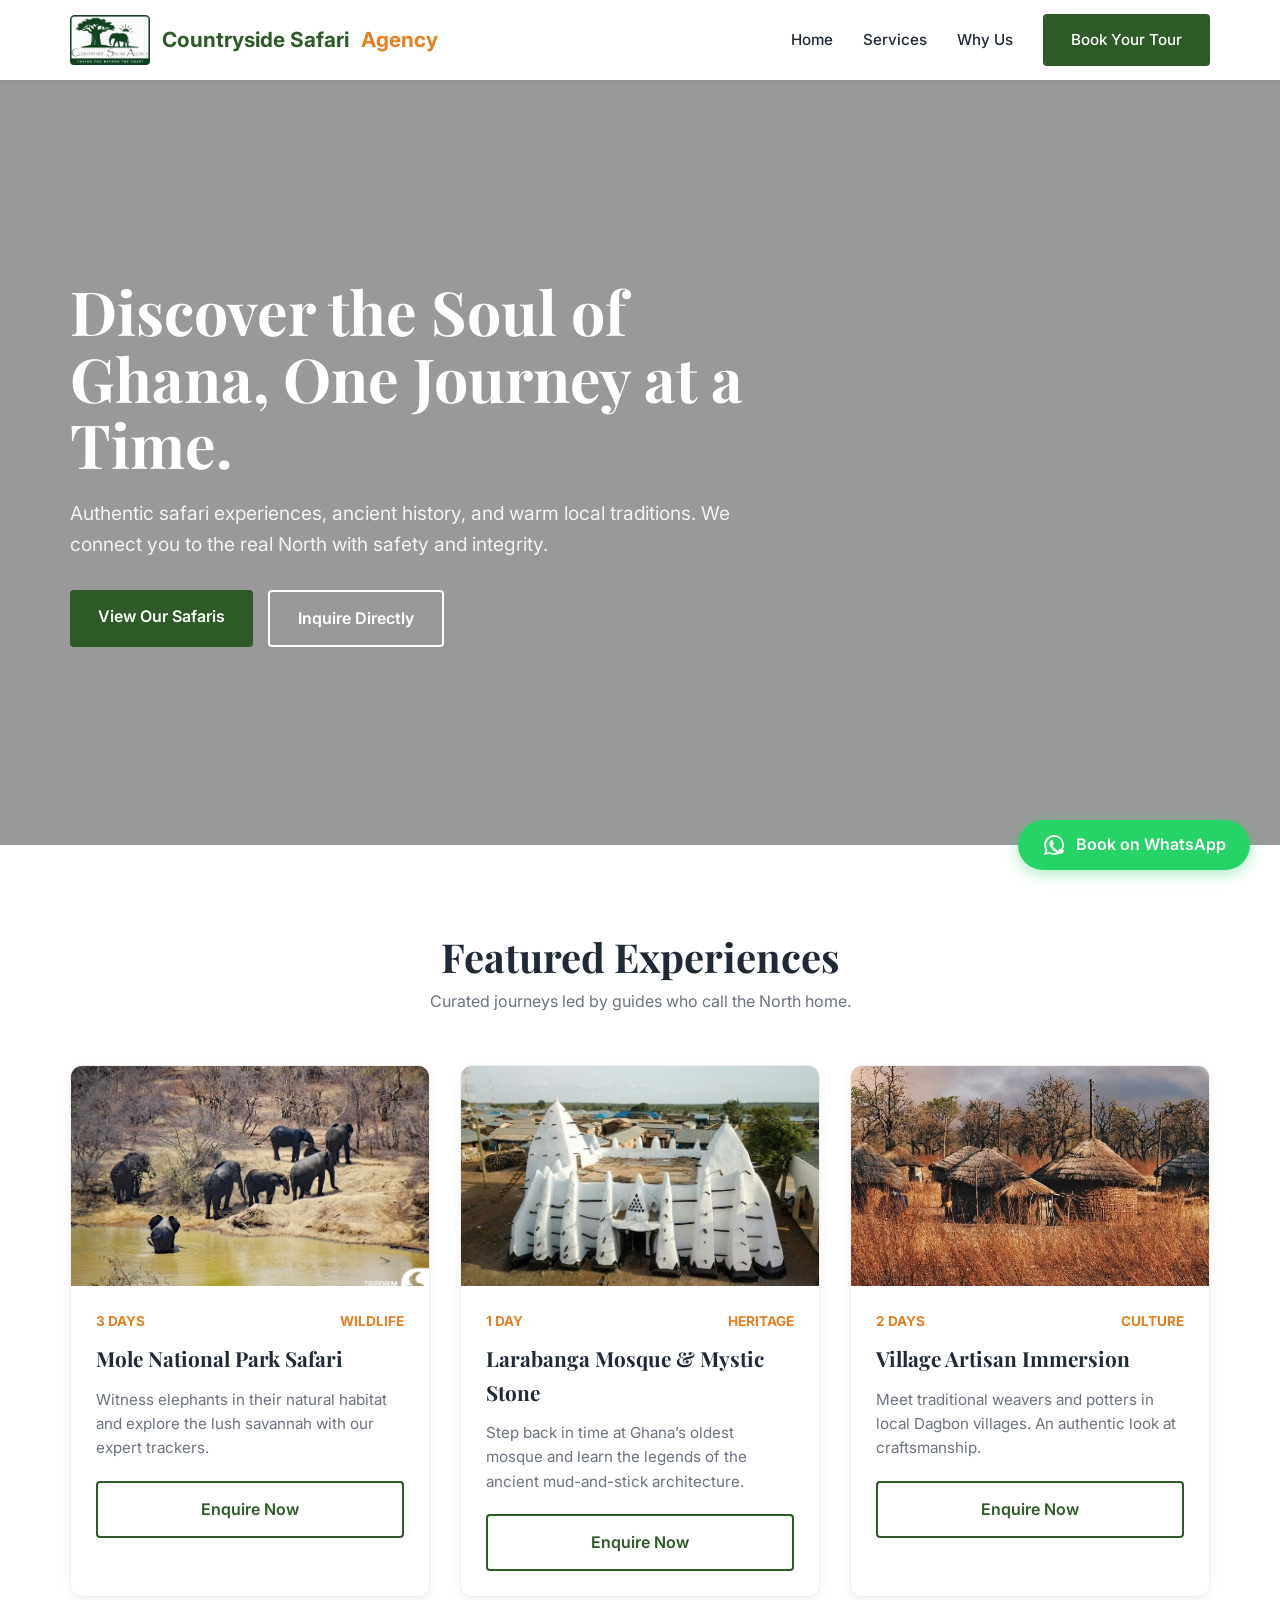
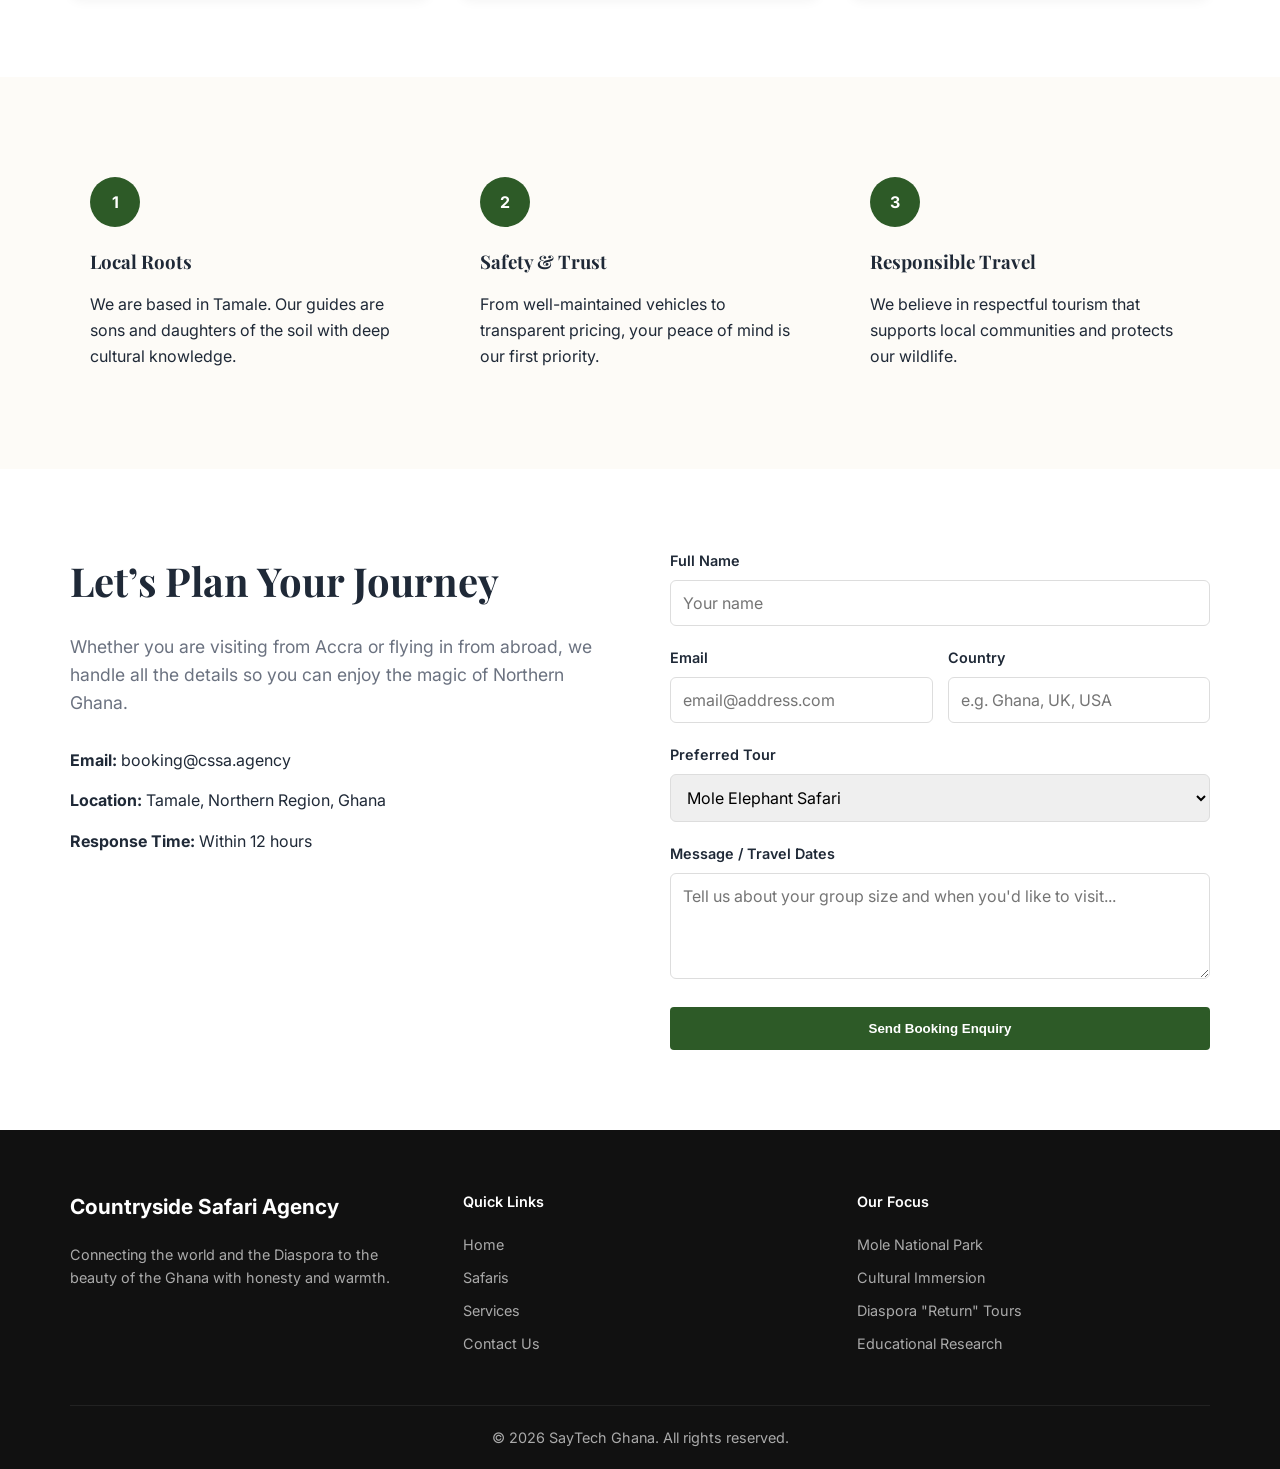
==== index.html @ 5b83d8e2 "Update index.html" ====
<!DOCTYPE html>
<html lang="en">
<head>
    <meta charset="UTF-8">
    <meta name="viewport" content="width=device-width, initial-scale=1.0">
    <meta name="description" content="Authentic Northern Ghana safari and cultural tours. Experience Mole National Park, Larabanga, and local traditions with Northern Safari Ghana.">
    <title>Countryside Safari Agency</title>
    
    <link rel="preconnect" href="https://fonts.googleapis.com">
    <link href="https://fonts.googleapis.com/css2?family=Inter:wght@400;500;600&family=Playfair+Display:wght@700&display=swap" rel="stylesheet">

    <style>
        /* --- BRAND DESIGN SYSTEM --- */
        :root {
            --primary: #2D5A27;    /* Savannah Green */
            --accent: #E67E22;     /* Earthy Orange */
            --dark: #1F2937;       /* Charcoal */
            --light-bg: #FDFBF7;   /* Warm Paper */
            --white: #FFFFFF;
            --text-muted: #6B7280;
            --transition: all 0.3s cubic-bezier(0.4, 0, 0.2, 1);
            --shadow: 0 4px 12px rgba(0, 0, 0, 0.05);
        }

        /* --- BASE RESET --- */
        * { margin: 0; padding: 0; box-sizing: border-box; }
        html { scroll-behavior: smooth; }
        body {
            font-family: 'Inter', sans-serif;
            line-height: 1.6;
            color: var(--dark);
            background-color: var(--white);
            -webkit-font-smoothing: antialiased;
        }
        h1, h2, h3, .brand-font { font-family: 'Playfair Display', serif; }
        a { text-decoration: none; color: inherit; transition: var(--transition); }
        ul { list-style: none; }
        img { max-width: 100%; display: block; border-radius: 8px; }
        .container { width: 90%; max-width: 1140px; margin: 0 auto; }
        .section { padding: 80px 0; }
        .text-center { text-align: center; }

        /* --- UI COMPONENTS --- */
        .btn {
            display: inline-block;
            padding: 14px 28px;
            border-radius: 4px;
            font-weight: 600;
            cursor: pointer;
            border: none;
            text-align: center;
        }
        .btn-primary { background: var(--primary); color: var(--white); }
        .btn-primary:hover { background: #23471e; transform: translateY(-2px); }
        .btn-outline { border: 2px solid var(--primary); color: var(--primary); }
        .btn-outline:hover { background: var(--primary); color: var(--white); }

        /* --- NAVIGATION --- */
        header {
            background: var(--white);
            height: 80px;
            display: flex;
            align-items: center;
            position: sticky;
            top: 0;
            z-index: 1000;
            box-shadow: 0 2px 10px rgba(0,0,0,0.05);
        }
        .nav-wrapper { display: flex; justify-content: space-between; align-items: center; width: 100%; }
        
        .logo { 
            display: flex; 
            align-items: center; 
            gap: 12px; 
            font-size: 1.3rem; 
            font-weight: 700; 
            color: var(--primary); 
        }
        .logo img { height: 50px; width: auto; border-radius: 4px; }
        .logo span { color: var(--accent); }
        
        .nav-menu { display: flex; gap: 30px; align-items: center; }
        .nav-menu a { font-weight: 500; font-size: 0.95rem; }
        .nav-menu a:hover { color: var(--primary); }
        
        /* Mobile Hamburger Icon */
        .hamburger { display: none; cursor: pointer; flex-direction: column; gap: 5px; padding: 10px; }
        .hamburger .bar { width: 25px; height: 3px; background: var(--dark); border-radius: 2px; transition: 0.3s; }

        /* --- HERO --- */
        .hero {
            height: 85vh;
            background: linear-gradient(rgba(0,0,0,0.4), rgba(0,0,0,0.4)), url('https://images.unsplash.com/photo-1547471080-7cc2caa01a7e?auto=format&fit=crop&q=80&w=1920') center/cover no-repeat;
            display: flex;
            align-items: center;
            color: var(--white);
        }
        .hero-content { max-width: 700px; }
        .hero h1 { font-size: clamp(2.5rem, 5vw, 3.8rem); margin-bottom: 20px; line-height: 1.1; }
        .hero p { font-size: 1.2rem; margin-bottom: 30px; opacity: 0.9; }
        .hero-cta { display: flex; gap: 15px; }

        /* --- GRID SYSTEM --- */
        .grid { display: grid; grid-template-columns: repeat(auto-fit, minmax(300px, 1fr)); gap: 30px; }

        /* --- TOURS & CARDS --- */
        .card { background: var(--white); border-radius: 12px; overflow: hidden; box-shadow: var(--shadow); transition: var(--transition); border: 1px solid #f0f0f0; }
        .card:hover { transform: translateY(-5px); box-shadow: 0 12px 24px rgba(0,0,0,0.1); }
        .card-img { height: 220px; background-size: cover; background-position: center; }
        .card-body { padding: 25px; }
        .card-meta { display: flex; justify-content: space-between; font-size: 0.85rem; color: var(--accent); font-weight: 700; margin-bottom: 10px; text-transform: uppercase; }
        .card-title { margin-bottom: 12px; font-size: 1.3rem; }
        .card-text { color: var(--text-muted); font-size: 0.95rem; margin-bottom: 20px; }

        /* --- WHY US --- */
        .why-section { background: var(--light-bg); }
        .feature-item { text-align: left; padding: 20px; }
        .feature-icon { width: 50px; height: 50px; background: var(--primary); border-radius: 50%; margin-bottom: 20px; display: flex; align-items: center; justify-content: center; color: white; font-weight: bold; }

        /* --- CONTACT FORM --- */
        .contact-container { display: grid; grid-template-columns: 1fr 1fr; gap: 60px; align-items: start; }
        .form-group { margin-bottom: 20px; }
        label { display: block; margin-bottom: 8px; font-weight: 600; font-size: 0.9rem; }
        input, select, textarea { 
            width: 100%; padding: 12px; border: 1px solid #ddd; border-radius: 6px; 
            font-family: inherit; font-size: 1rem; transition: var(--transition);
        }
        input:focus { outline: none; border-color: var(--primary); box-shadow: 0 0 0 3px rgba(45, 90, 39, 0.1); }

        /* --- FLOATING WHATSAPP --- */
        .whatsapp-float {
            position: fixed; bottom: 30px; right: 30px;
            background: #25D366; color: white;
            padding: 12px 24px; border-radius: 50px;
            display: flex; align-items: center; gap: 10px;
            font-weight: 600; box-shadow: 0 4px 15px rgba(37, 211, 102, 0.4);
            z-index: 999;
        }

        /* --- FOOTER --- */
        footer { background: #111; color: #aaa; padding: 60px 0 20px; font-size: 0.9rem; }
        .footer-grid { display: grid; grid-template-columns: repeat(auto-fit, minmax(200px, 1fr)); gap: 40px; margin-bottom: 40px; }
        .footer-logo { color: white; font-size: 1.3rem; margin-bottom: 20px; font-weight: 700; }
        .footer-title { color: white; margin-bottom: 20px; font-weight: 600; }
        .footer-links li { margin-bottom: 10px; }
        .footer-bottom { border-top: 1px solid #222; padding-top: 20px; }

        /* --- MOBILE ADAPTATIONS --- */
        @media (max-width: 768px) {
            .nav-menu { 
                display: none; position: absolute; top: 80px; left: 0; width: 100%; 
                background: white; flex-direction: column; padding: 20px 0; box-shadow: 0 10px 10px rgba(0,0,0,0.05);
                border-top: 1px solid #eee;
            }
            .nav-menu.active { display: flex; }
            .nav-menu li { text-align: center; margin-bottom: 15px; }
            .hamburger { display: flex; }
            .hero h1 { font-size: 2.5rem; }
            .contact-container { grid-template-columns: 1fr; gap: 40px; }
            .hero-cta { flex-direction: column; }
            .section { padding: 60px 0; }
        }
    </style>
</head>
<body>

    <header>
        <div class="container nav-wrapper">
            <a href="index.html" class="logo">
                <img src="logo.jpeg">
                Countryside Safari <span>Agency</span>
            </a>
            
            <nav>
                <ul class="nav-menu" id="navMenu">
                    <li><a href="#home">Home</a></li>
                    <li><a href="services.html">Services</a></li>
                    <li><a href="#why-us">Why Us</a></li>
                    <li><a href="#contact" class="btn btn-primary">Book Your Tour</a></li>
                </ul>
            </nav>

            <div class="hamburger" id="mobile-menu">
                <span class="bar"></span>
                <span class="bar"></span>
                <span class="bar"></span>
            </div>
        </div>
    </header>

    <section class="hero" id="home">
        <div class="container">
            <div class="hero-content">
                <h1>Discover the Soul of Ghana, One Journey at a Time.</h1>
                <p>Authentic safari experiences, ancient history, and warm local traditions. We connect you to the real North with safety and integrity.</p>
                <div class="hero-cta">
                    <a href="#tours" class="btn btn-primary">View Our Safaris</a>
                    <a href="#contact" class="btn btn-outline" style="color: white; border-color: white;">Inquire Directly</a>
                </div>
            </div>
        </div>
    </section>

    <section class="section container" id="tours">
        <div class="text-center" style="margin-bottom: 50px;">
            <h2 style="font-size: 2.5rem;">Featured Experiences</h2>
            <p style="color: var(--text-muted);">Curated journeys led by guides who call the North home.</p>
        </div>
        <div class="grid">
            <article class="card">
                <div class="card-img" style="background-image: url('mole national park.jpg');"></div>
                <div class="card-body">
                    <div class="card-meta"><span>3 Days</span><span>Wildlife</span></div>
                    <h3 class="card-title">Mole National Park Safari</h3>
                    <p class="card-text">Witness elephants in their natural habitat and explore the lush savannah with our expert trackers.</p>
                    <a href="#contact" class="btn btn-outline" style="width: 100%;">Enquire Now</a>
                </div>
            </article>
            <article class="card">
                <div class="card-img" style="background-image: url('Larabanga mosque.jpg');"></div>
                <div class="card-body">
                    <div class="card-meta"><span>1 Day</span><span>Heritage</span></div>
                    <h3 class="card-title">Larabanga Mosque & Mystic Stone</h3>
                    <p class="card-text">Step back in time at Ghana’s oldest mosque and learn the legends of the ancient mud-and-stick architecture.</p>
                    <a href="#contact" class="btn btn-outline" style="width: 100%;">Enquire Now</a>
                </div>
            </article>
            <article class="card">
                <div class="card-img" style="background-image: url('dagbong.jpg');"></div>
                <div class="card-body">
                    <div class="card-meta"><span>2 Days</span><span>Culture</span></div>
                    <h3 class="card-title">Village Artisan Immersion</h3>
                    <p class="card-text">Meet traditional weavers and potters in local Dagbon villages. An authentic look at craftsmanship.</p>
                    <a href="#contact" class="btn btn-outline" style="width: 100%;">Enquire Now</a>
                </div>
            </article>
        </div>
    </section>

    <section class="section why-section" id="why-us">
        <div class="container">
            <div class="grid">
                <div class="feature-item">
                    <div class="feature-icon">1</div>
                    <h3 style="margin-bottom: 15px;">Local Roots</h3>
                    <p>We are based in Tamale. Our guides are sons and daughters of the soil with deep cultural knowledge.</p>
                </div>
                <div class="feature-item">
                    <div class="feature-icon">2</div>
                    <h3 style="margin-bottom: 15px;">Safety & Trust</h3>
                    <p>From well-maintained vehicles to transparent pricing, your peace of mind is our first priority.</p>
                </div>
                <div class="feature-item">
                    <div class="feature-icon">3</div>
                    <h3 style="margin-bottom: 15px;">Responsible Travel</h3>
                    <p>We believe in respectful tourism that supports local communities and protects our wildlife.</p>
                </div>
            </div>
        </div>
    </section>

    <section class="section container" id="contact">
        <div class="contact-container">
            <div>
                <h2 style="font-size: 2.5rem; margin-bottom: 20px;">Let’s Plan Your Journey</h2>
                <p style="margin-bottom: 30px; font-size: 1.1rem; color: var(--text-muted);">Whether you are visiting from Accra or flying in from abroad, we handle all the details so you can enjoy the magic of Northern Ghana.</p>
                
                <div style="margin-bottom: 15px;"><strong>Email:</strong> booking@cssa.agency</div>
                <div style="margin-bottom: 15px;"><strong>Location:</strong> Tamale, Northern Region, Ghana</div>
                <div><strong>Response Time:</strong> Within 12 hours</div>
            </div>
            
            <div>
                <form id="bookingForm">
                    <div class="form-group">
                        <label>Full Name</label>
                        <input type="text" name="userName" required placeholder="Your name">
                    </div>
                    <div class="grid" style="gap: 15px; grid-template-columns: 1fr 1fr; margin-bottom: 20px;">
                        <div>
                            <label>Email</label>
                            <input type="email" name="userEmail" required placeholder="email@address.com">
                        </div>
                        <div>
                            <label>Country</label>
                            <input type="text" name="userCountry" required placeholder="e.g. Ghana, UK, USA">
                        </div>
                    </div>
                    <div class="form-group">
                        <label>Preferred Tour</label>
                        <select name="tourSelect">
                            <option>Mole Elephant Safari</option>
                            <option>Larabanga Heritage Tour</option>
                            <option>Northern Village Immersion</option>
                            <option>Custom Itinerary (Research/NGO/Photo)</option>
                        </select>
                    </div>
                    <div class="form-group">
                        <label>Message / Travel Dates</label>
                        <textarea name="userMsg" rows="4" placeholder="Tell us about your group size and when you'd like to visit..."></textarea>
                    </div>
                    <button type="submit" id="submit-button" class="btn btn-primary" style="width: 100%;">Send Booking Enquiry</button>
                </form>

                <div id="success-message" style="display:none; text-align:center; padding:20px; color: #2D5A27; font-weight: bold; background: #e8f5e9; border-radius: 8px; margin-top: 20px;">
                    <h3>✓ Enquiry Sent!</h3>
                    <p>We've received your request and will contact you shortly.</p>
                </div>
            </div>
        </div>
    </section>

    <footer>
        <div class="container">
            <div class="footer-grid">
                <div>
                    <div class="footer-logo">Countryside Safari <span>Agency</span></div>
                    <p>Connecting the world and the Diaspora to the beauty of the Ghana with honesty and warmth.</p>
                </div>
                <div>
                    <h4 class="footer-title">Quick Links</h4>
                    <ul class="footer-links">
                        <li><a href="#home">Home</a></li>
                        <li><a href="#tours">Safaris</a></li>
                        <li><a href="services.html">Services</a></li>
                        <li><a href="#contact">Contact Us</a></li>
                    </ul>
                </div>
                <div>
                    <h4 class="footer-title">Our Focus</h4>
                    <ul class="footer-links">
                        <li>Mole National Park</li>
                        <li>Cultural Immersion</li>
                        <li>Diaspora "Return" Tours</li>
                        <li>Educational Research</li>
                    </ul>
                </div>
            </div>
            <div class="footer-bottom text-center">
                <p>&copy; 2026 SayTech Ghana. All rights reserved.</p>
            </div>
        </div>
    </footer>

    <a href="https://wa.me/233248780352" class="whatsapp-float" target="_blank">
        <svg style="width:24px;height:24px" viewBox="0 0 24 24"><path fill="currentColor" d="M12.04 2C6.58 2 2.13 6.45 2.13 11.91C2.13 13.66 2.59 15.36 3.45 16.86L2.05 22L7.3 20.62C8.75 21.41 10.38 21.83 12.04 21.83C17.5 21.83 21.95 17.38 21.95 11.92C21.95 9.27 20.92 6.78 19.05 4.91C17.18 3.03 14.69 2 12.04 2M12.05 3.67C14.25 3.67 16.31 4.53 17.87 6.09C19.42 7.65 20.28 9.72 20.28 11.92C20.28 16.46 16.58 20.15 12.04 20.15C10.66 20.15 9.3 19.81 8.1 19.14L7.81 18.98L4.69 19.8L5.52 16.72L5.34 16.44C4.6 15.27 4.21 13.92 4.21 12.54C4.21 12.33 4.21 12.12 4.22 11.91C4.22 7.37 7.92 3.67 12.45 3.67M9.75 7.37C9.46 7.37 9.06 7.46 8.73 7.84C8.4 8.22 7.5 9.07 7.5 10.82C7.5 12.56 8.78 14.24 8.95 14.47C9.13 14.71 11.42 18.3 14.96 19.82C15.8 20.19 16.45 20.41 16.95 20.57C17.8 20.84 18.57 20.8 19.18 20.71C19.87 20.61 21.3 19.85 21.6 19.01C21.9 18.17 21.9 17.45 21.81 17.3C21.72 17.15 21.49 17.06 21.12 16.87C20.74 16.68 18.89 15.78 18.54 15.65C18.2 15.53 17.96 15.47 17.71 15.84C17.46 16.22 16.76 17.06 16.55 17.3C16.34 17.54 16.13 17.57 15.75 17.39C15.38 17.2 14.18 16.81 12.77 15.55C11.66 14.56 10.91 13.34 10.7 12.96C10.47 12.58 10.67 12.38 10.86 12.19C11.03 12.03 11.23 11.77 11.42 11.55C11.61 11.33 11.67 11.17 11.8 10.92C11.92 10.67 11.86 10.45 11.77 10.26C11.67 10.07 10.91 8.23 10.6 7.47C10.3 6.74 10 6.84 9.75 6.84L9.75 7.37Z"/></svg>
        <span>Book on WhatsApp</span>
    </a>

    <script>
        // --- 1. MENU LOGIC ---
        const menuBtn = document.querySelector('#mobile-menu');
        const navMenu = document.querySelector('#navMenu');

        // Toggle open/close on click
        menuBtn.addEventListener('click', () => {
            navMenu.classList.toggle('active');
        });

        // Close when a link is clicked
        document.querySelectorAll('.nav-menu a').forEach(link => {
            link.addEventListener('click', () => {
                navMenu.classList.remove('active');
            });
        });

        // Close when scrolling
        window.addEventListener('scroll', () => {
            if (navMenu.classList.contains('active')) {
                navMenu.classList.remove('active');
            }
        });

        // --- 2. FORM SUBMISSION LOGIC ---
        const scriptURL = 'https://script.google.com/macros/s/AKfycbzXlTco_zIPQrLQTaPiRnNVs7IlTqv9CRM7CZW2VvHNTuHp61Ltb8Fi2UYiQgFYQmhMxg/exec';
        const form = document.getElementById('bookingForm');
        const btn = document.getElementById('submit-button');
        const msg = document.getElementById('success-message');

        form.addEventListener('submit', e => {
            e.preventDefault(); // This is the magic lock that prevents the white screen redirect!
            
            btn.disabled = true;
            btn.innerText = "Sending Enquiry...";

            fetch(scriptURL, { method: 'POST', body: new FormData(form)})
                .then(response => {
                    form.style.display = 'none'; // Make the form disappear
                    msg.style.display = 'block'; // Show the friendly success text
                })
                .catch(error => {
                    btn.disabled = false;
                    btn.innerText = "Send Booking Enquiry";
                    alert("Error! Something went wrong. Please check your internet or contact us via WhatsApp.");
                });
        });
    </script>
</body>
</html>
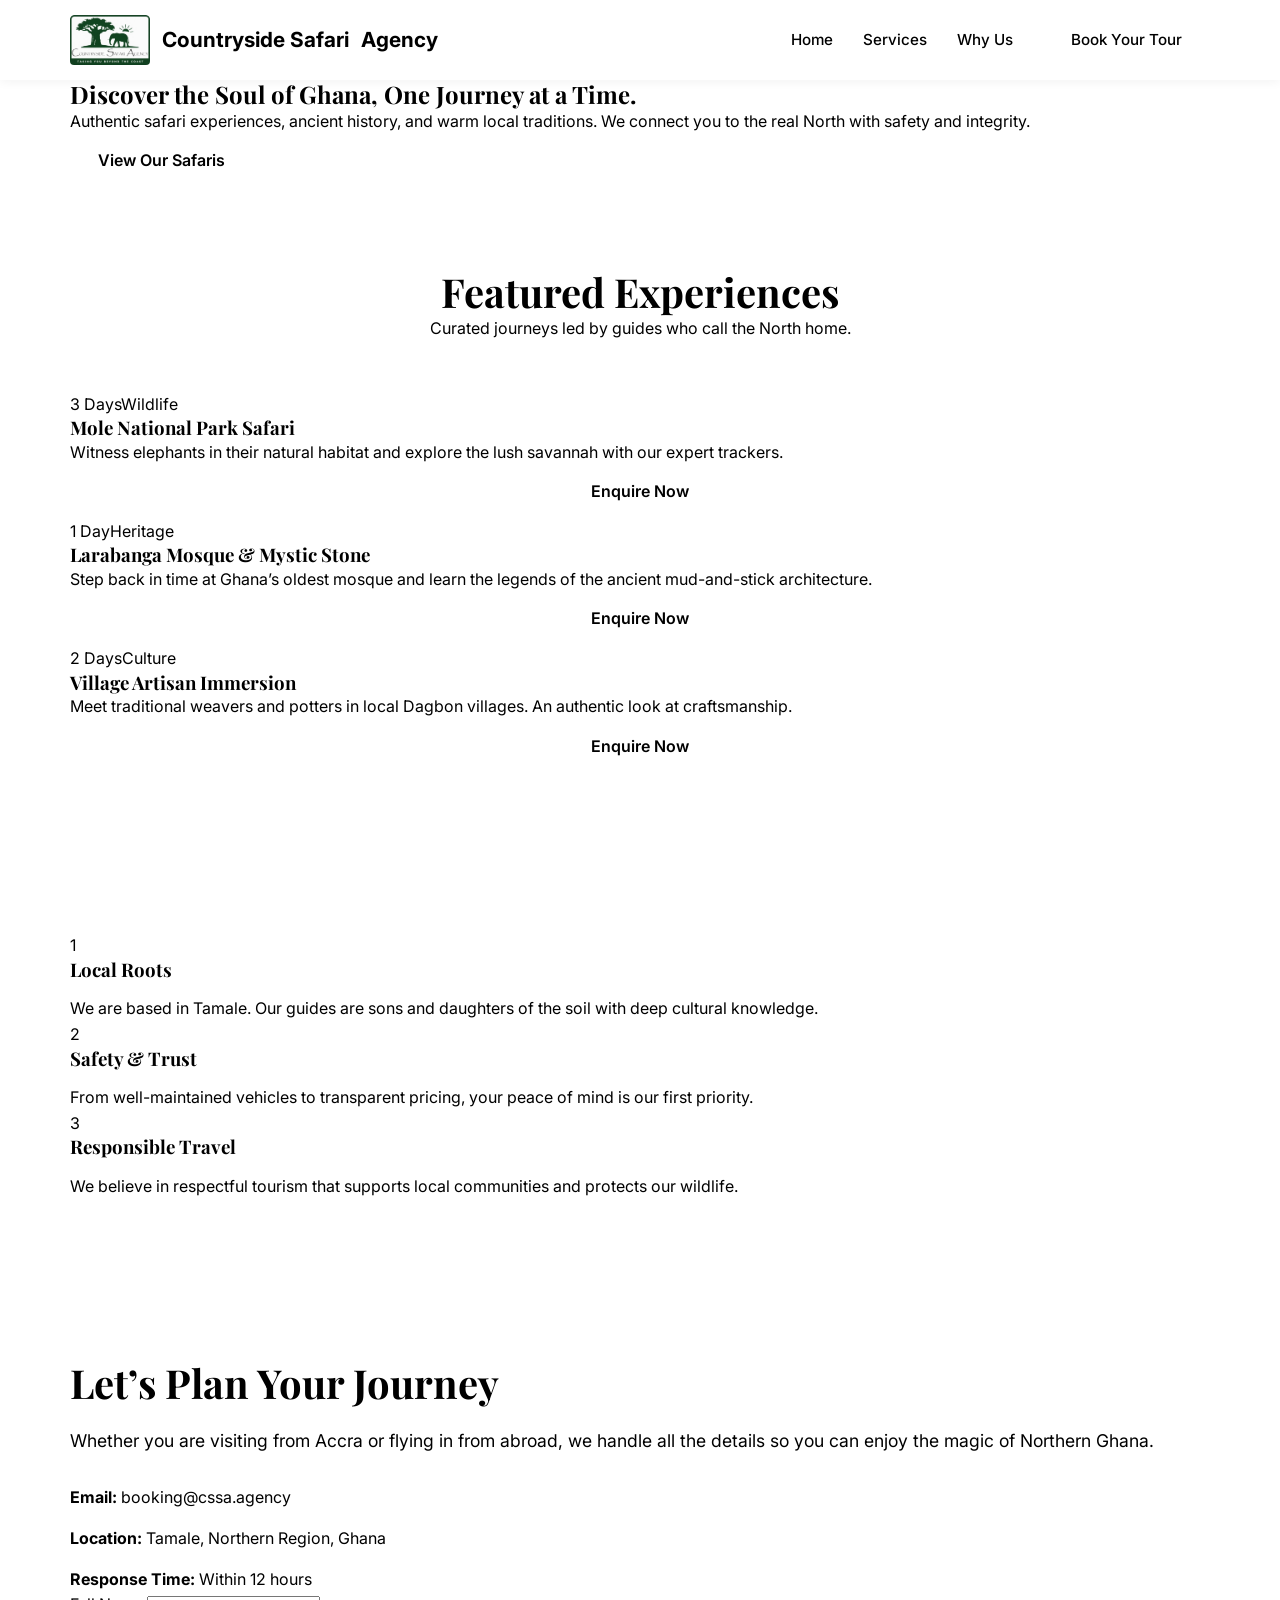
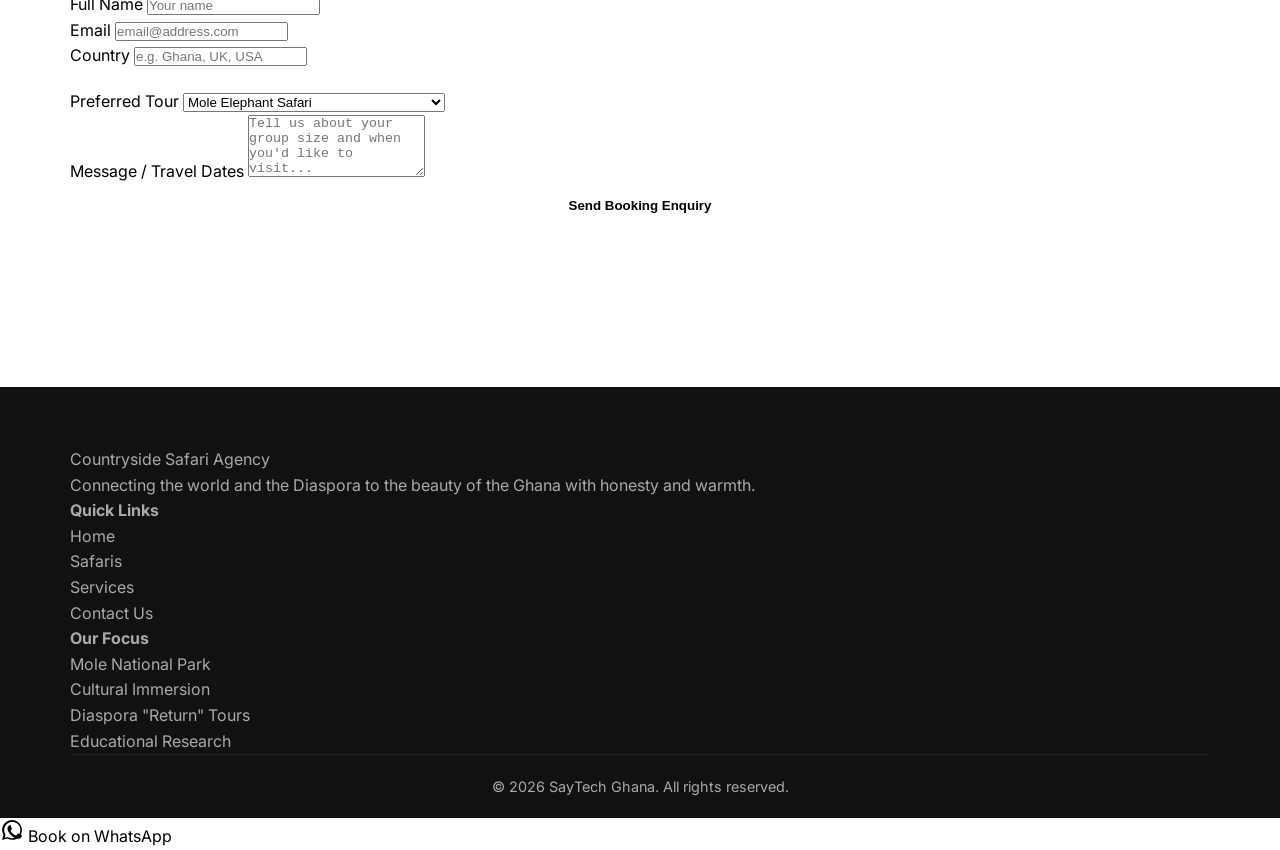
==== commit cec95d09: "Update index.html" ====
--- a/index.html
+++ b/index.html
@@ -9,158 +9,7 @@
     <link rel="preconnect" href="https://fonts.googleapis.com">
     <link href="https://fonts.googleapis.com/css2?family=Inter:wght@400;500;600&family=Playfair+Display:wght@700&display=swap" rel="stylesheet">
 
-    <style>
-        /* --- BRAND DESIGN SYSTEM --- */
-        :root {
-            --primary: #2D5A27;    /* Savannah Green */
-            --accent: #E67E22;     /* Earthy Orange */
-            --dark: #1F2937;       /* Charcoal */
-            --light-bg: #FDFBF7;   /* Warm Paper */
-            --white: #FFFFFF;
-            --text-muted: #6B7280;
-            --transition: all 0.3s cubic-bezier(0.4, 0, 0.2, 1);
-            --shadow: 0 4px 12px rgba(0, 0, 0, 0.05);
-        }
-
-        /* --- BASE RESET --- */
-        * { margin: 0; padding: 0; box-sizing: border-box; }
-        html { scroll-behavior: smooth; }
-        body {
-            font-family: 'Inter', sans-serif;
-            line-height: 1.6;
-            color: var(--dark);
-            background-color: var(--white);
-            -webkit-font-smoothing: antialiased;
-        }
-        h1, h2, h3, .brand-font { font-family: 'Playfair Display', serif; }
-        a { text-decoration: none; color: inherit; transition: var(--transition); }
-        ul { list-style: none; }
-        img { max-width: 100%; display: block; border-radius: 8px; }
-        .container { width: 90%; max-width: 1140px; margin: 0 auto; }
-        .section { padding: 80px 0; }
-        .text-center { text-align: center; }
-
-        /* --- UI COMPONENTS --- */
-        .btn {
-            display: inline-block;
-            padding: 14px 28px;
-            border-radius: 4px;
-            font-weight: 600;
-            cursor: pointer;
-            border: none;
-            text-align: center;
-        }
-        .btn-primary { background: var(--primary); color: var(--white); }
-        .btn-primary:hover { background: #23471e; transform: translateY(-2px); }
-        .btn-outline { border: 2px solid var(--primary); color: var(--primary); }
-        .btn-outline:hover { background: var(--primary); color: var(--white); }
-
-        /* --- NAVIGATION --- */
-        header {
-            background: var(--white);
-            height: 80px;
-            display: flex;
-            align-items: center;
-            position: sticky;
-            top: 0;
-            z-index: 1000;
-            box-shadow: 0 2px 10px rgba(0,0,0,0.05);
-        }
-        .nav-wrapper { display: flex; justify-content: space-between; align-items: center; width: 100%; }
-        
-        .logo { 
-            display: flex; 
-            align-items: center; 
-            gap: 12px; 
-            font-size: 1.3rem; 
-            font-weight: 700; 
-            color: var(--primary); 
-        }
-        .logo img { height: 50px; width: auto; border-radius: 4px; }
-        .logo span { color: var(--accent); }
-        
-        .nav-menu { display: flex; gap: 30px; align-items: center; }
-        .nav-menu a { font-weight: 500; font-size: 0.95rem; }
-        .nav-menu a:hover { color: var(--primary); }
-        
-        /* Mobile Hamburger Icon */
-        .hamburger { display: none; cursor: pointer; flex-direction: column; gap: 5px; padding: 10px; }
-        .hamburger .bar { width: 25px; height: 3px; background: var(--dark); border-radius: 2px; transition: 0.3s; }
-
-        /* --- HERO --- */
-        .hero {
-            height: 85vh;
-            background: linear-gradient(rgba(0,0,0,0.4), rgba(0,0,0,0.4)), url('https://images.unsplash.com/photo-1547471080-7cc2caa01a7e?auto=format&fit=crop&q=80&w=1920') center/cover no-repeat;
-            display: flex;
-            align-items: center;
-            color: var(--white);
-        }
-        .hero-content { max-width: 700px; }
-        .hero h1 { font-size: clamp(2.5rem, 5vw, 3.8rem); margin-bottom: 20px; line-height: 1.1; }
-        .hero p { font-size: 1.2rem; margin-bottom: 30px; opacity: 0.9; }
-        .hero-cta { display: flex; gap: 15px; }
-
-        /* --- GRID SYSTEM --- */
-        .grid { display: grid; grid-template-columns: repeat(auto-fit, minmax(300px, 1fr)); gap: 30px; }
-
-        /* --- TOURS & CARDS --- */
-        .card { background: var(--white); border-radius: 12px; overflow: hidden; box-shadow: var(--shadow); transition: var(--transition); border: 1px solid #f0f0f0; }
-        .card:hover { transform: translateY(-5px); box-shadow: 0 12px 24px rgba(0,0,0,0.1); }
-        .card-img { height: 220px; background-size: cover; background-position: center; }
-        .card-body { padding: 25px; }
-        .card-meta { display: flex; justify-content: space-between; font-size: 0.85rem; color: var(--accent); font-weight: 700; margin-bottom: 10px; text-transform: uppercase; }
-        .card-title { margin-bottom: 12px; font-size: 1.3rem; }
-        .card-text { color: var(--text-muted); font-size: 0.95rem; margin-bottom: 20px; }
-
-        /* --- WHY US --- */
-        .why-section { background: var(--light-bg); }
-        .feature-item { text-align: left; padding: 20px; }
-        .feature-icon { width: 50px; height: 50px; background: var(--primary); border-radius: 50%; margin-bottom: 20px; display: flex; align-items: center; justify-content: center; color: white; font-weight: bold; }
-
-        /* --- CONTACT FORM --- */
-        .contact-container { display: grid; grid-template-columns: 1fr 1fr; gap: 60px; align-items: start; }
-        .form-group { margin-bottom: 20px; }
-        label { display: block; margin-bottom: 8px; font-weight: 600; font-size: 0.9rem; }
-        input, select, textarea { 
-            width: 100%; padding: 12px; border: 1px solid #ddd; border-radius: 6px; 
-            font-family: inherit; font-size: 1rem; transition: var(--transition);
-        }
-        input:focus { outline: none; border-color: var(--primary); box-shadow: 0 0 0 3px rgba(45, 90, 39, 0.1); }
-
-        /* --- FLOATING WHATSAPP --- */
-        .whatsapp-float {
-            position: fixed; bottom: 30px; right: 30px;
-            background: #25D366; color: white;
-            padding: 12px 24px; border-radius: 50px;
-            display: flex; align-items: center; gap: 10px;
-            font-weight: 600; box-shadow: 0 4px 15px rgba(37, 211, 102, 0.4);
-            z-index: 999;
-        }
-
-        /* --- FOOTER --- */
-        footer { background: #111; color: #aaa; padding: 60px 0 20px; font-size: 0.9rem; }
-        .footer-grid { display: grid; grid-template-columns: repeat(auto-fit, minmax(200px, 1fr)); gap: 40px; margin-bottom: 40px; }
-        .footer-logo { color: white; font-size: 1.3rem; margin-bottom: 20px; font-weight: 700; }
-        .footer-title { color: white; margin-bottom: 20px; font-weight: 600; }
-        .footer-links li { margin-bottom: 10px; }
-        .footer-bottom { border-top: 1px solid #222; padding-top: 20px; }
-
-        /* --- MOBILE ADAPTATIONS --- */
-        @media (max-width: 768px) {
-            .nav-menu { 
-                display: none; position: absolute; top: 80px; left: 0; width: 100%; 
-                background: white; flex-direction: column; padding: 20px 0; box-shadow: 0 10px 10px rgba(0,0,0,0.05);
-                border-top: 1px solid #eee;
-            }
-            .nav-menu.active { display: flex; }
-            .nav-menu li { text-align: center; margin-bottom: 15px; }
-            .hamburger { display: flex; }
-            .hero h1 { font-size: 2.5rem; }
-            .contact-container { grid-template-columns: 1fr; gap: 40px; }
-            .hero-cta { flex-direction: column; }
-            .section { padding: 60px 0; }
-        }
-    </style>
+   <link rel="stylesheet" href="style.css">
 </head>
 <body>
 
--- a/style.css
+++ b/style.css
@@ -0,0 +1,317 @@
+<!DOCTYPE html>
+<html lang="en">
+<head>
+    <meta charset="UTF-8">
+    <meta name="viewport" content="width=device-width, initial-scale=1.0">
+    <meta name="description" content="Professional travel services in Northern Ghana: Flight bookings, hotel reservations, car rentals, and guided tours.">
+    <title>Our Services | Countryside Safari Agency</title>
+    
+    <link rel="preconnect" href="https://fonts.googleapis.com">
+    <link href="https://fonts.googleapis.com/css2?family=Inter:wght@400;500;600&family=Playfair+Display:wght@700&display=swap" rel="stylesheet">
+
+    <style>
+        /* --- BRAND DESIGN SYSTEM --- */
+        :root {
+            --primary: #2D5A27;    /* Savannah Green */
+            --accent: #E67E22;     /* Earthy Orange */
+            --dark: #1F2937;       /* Charcoal */
+            --light-bg: #FDFBF7;   /* Warm Paper */
+            --white: #FFFFFF;
+            --text-muted: #6B7280;
+            --transition: all 0.3s cubic-bezier(0.4, 0, 0.2, 1);
+            --shadow: 0 4px 12px rgba(0, 0, 0, 0.05);
+        }
+
+        /* --- BASE RESET --- */
+        * { margin: 0; padding: 0; box-sizing: border-box; }
+        html { scroll-behavior: smooth; }
+        body {
+            font-family: 'Inter', sans-serif;
+            line-height: 1.6;
+            color: var(--dark);
+            background-color: var(--white);
+            -webkit-font-smoothing: antialiased;
+        }
+        h1, h2, h3 { font-family: 'Playfair Display', serif; line-height: 1.2; }
+        a { text-decoration: none; color: inherit; transition: var(--transition); }
+        ul { list-style: none; }
+        .container { width: 90%; max-width: 1140px; margin: 0 auto; }
+        .section { padding: 80px 0; }
+        .text-center { text-align: center; }
+
+        /* --- UI COMPONENTS --- */
+        .btn {
+            display: inline-block;
+            padding: 14px 28px;
+            border-radius: 4px;
+            font-weight: 600;
+            cursor: pointer;
+            border: none;
+            text-align: center;
+        }
+        .btn-primary { background: var(--primary); color: var(--white); }
+        .btn-primary:hover { background: #23471e; transform: translateY(-2px); }
+        
+        /* --- NAVIGATION --- */
+        header {
+            background: var(--white);
+            height: 80px;
+            display: flex;
+            align-items: center;
+            position: sticky;
+            top: 0;
+            z-index: 1000;
+            box-shadow: 0 2px 10px rgba(0,0,0,0.05);
+        }
+        .nav-wrapper { display: flex; justify-content: space-between; align-items: center; width: 100%; }
+        
+        /* UPDATED LOGO CSS */
+        .logo { 
+            display: flex; 
+            align-items: center; 
+            gap: 12px; 
+            font-size: 1.3rem; 
+            font-weight: 700; 
+            color: var(--primary); 
+        }
+        .logo img { height: 50px; width: auto; border-radius: 4px; }
+        .logo span { color: var(--accent); }
+        
+        .nav-menu { display: flex; gap: 30px; align-items: center; }
+        .nav-menu a { font-weight: 500; font-size: 0.95rem; }
+        .nav-menu a:hover { color: var(--primary); }
+
+        /* Mobile Hamburger Icon */
+        .hamburger { display: none; cursor: pointer; flex-direction: column; gap: 5px; padding: 10px; }
+        .hamburger .bar { width: 25px; height: 3px; background: var(--dark); border-radius: 2px; transition: 0.3s; }
+
+        /* --- PAGE HERO --- */
+        .page-hero {
+            background: linear-gradient(rgba(0,0,0,0.6), rgba(0,0,0,0.6)), url('https://images.unsplash.com/photo-1464822759023-fed622ff2c3b?auto=format&fit=crop&q=80&w=1920');
+            background-size: cover;
+            background-position: center;
+            color: white;
+            padding: 100px 0;
+            text-align: center;
+        }
+        .page-hero h1 { font-size: 3rem; margin-bottom: 10px; }
+
+        /* --- SERVICES GRID --- */
+        .services-grid {
+            display: grid;
+            grid-template-columns: repeat(auto-fit, minmax(320px, 1fr));
+            gap: 40px;
+            margin-top: 50px;
+        }
+        .service-card {
+            background: var(--white);
+            padding: 40px;
+            border-radius: 12px;
+            border: 1px solid #eee;
+            transition: var(--transition);
+            display: flex;
+            flex-direction: column;
+        }
+        .service-card:hover { 
+            transform: translateY(-5px); 
+            box-shadow: 0 15px 30px rgba(0,0,0,0.08);
+            border-color: var(--primary);
+        }
+        .icon-box {
+            width: 60px;
+            height: 60px;
+            background: var(--light-bg);
+            border-radius: 12px;
+            display: flex;
+            align-items: center;
+            justify-content: center;
+            margin-bottom: 25px;
+            color: var(--primary);
+        }
+        .service-card h3 { margin-bottom: 15px; font-size: 1.4rem; color: var(--primary); }
+        .service-card p { color: var(--text-muted); font-size: 0.95rem; margin-bottom: 15px; }
+        .service-card ul { margin-top: auto; padding-top: 15px; border-top: 1px solid #f0f0f0; }
+        .service-card li { font-size: 0.85rem; color: var(--dark); margin-bottom: 8px; position: relative; padding-left: 20px; }
+        .service-card li::before { content: "✓"; position: absolute; left: 0; color: var(--accent); font-weight: bold; }
+
+        /* --- CTA SECTION --- */
+        .contact-cta {
+            background: var(--primary);
+            color: white;
+            padding: 60px 0;
+            text-align: center;
+            border-radius: 12px;
+            margin-top: 60px;
+        }
+        .contact-cta h2 { margin-bottom: 20px; }
+        .contact-cta p { opacity: 0.9; margin-bottom: 30px; }
+
+        /* --- FOOTER --- */
+        footer { background: #111; color: #aaa; padding: 60px 0 20px; margin-top: 80px; }
+        .footer-bottom { border-top: 1px solid #222; padding-top: 20px; font-size: 0.9rem; }
+
+        /* --- MOBILE ADAPTATIONS --- */
+        @media (max-width: 768px) {
+            .nav-menu { 
+                display: none; position: absolute; top: 80px; left: 0; width: 100%; 
+                background: white; flex-direction: column; padding: 20px 0; box-shadow: 0 10px 10px rgba(0,0,0,0.05);
+                border-top: 1px solid #eee;
+            }
+            .nav-menu.active { display: flex; }
+            .nav-menu li { text-align: center; margin-bottom: 15px; }
+            .hamburger { display: flex; }
+            .page-hero h1 { font-size: 2.2rem; }
+        }
+    </style>
+</head>
+<body>
+
+    <header>
+        <div class="container nav-wrapper">
+            <a href="index.html" class="logo">
+                <img src="logo.jpeg" alt="Countryside Safari Logo">
+                Countryside Safari <span>Agency</span>
+            </a>
+            
+            <nav>
+                <ul class="nav-menu" id="navMenu">
+                    <li><a href="index.html">Home</a></li>
+                    <li><a href="services.html" style="color: var(--primary); font-weight: bold;">Services</a></li>
+                    <li><a href="index.html#contact">Contact</a></li>
+                </ul>
+            </nav>
+
+            <div class="hamburger" id="mobile-menu">
+                <span class="bar"></span>
+                <span class="bar"></span>
+                <span class="bar"></span>
+            </div>
+        </div>
+    </header>
+
+    <section class="page-hero">
+        <div class="container">
+            <h1>Comprehensive Travel Solutions</h1>
+            <p>Reliable, local, and transparent services for your Northern Ghana experience.</p>
+        </div>
+    </section>
+
+    <section class="section container">
+        <div class="text-center">
+            <h2 style="font-size: 2.5rem;">How We Support Your Journey</h2>
+            <p style="color: var(--text-muted); max-width: 700px; margin: 20px auto;">We provide end-to-end travel management, from domestic flight scheduling to on-the-ground support in the Savannah and Northern regions.</p>
+        </div>
+
+        <div class="services-grid">
+            <div class="service-card">
+                <div class="icon-box">
+                    <svg width="32" height="32" viewBox="0 0 24 24" fill="none" stroke="currentColor" stroke-width="2" stroke-linecap="round" stroke-linejoin="round"><path d="M17.8 19.2L16 11l3.5-3.5C21 6 21.5 4 21 3c-1-.5-3 0-4.5 1.5L13 8 4.8 6.2c-.5-.1-.9.1-1.1.5l-.3.5c-.2.5-.1 1 .3 1.3L9 12l-2 3H4l-1 1 3 2 2 3 1-1v-3l3-2 3.5 5.3c.3.4.8.5 1.3.3l.5-.2c.4-.3.6-.7.5-1.2z"/></svg>
+                </div>
+                <h3>Domestic Flight Booking</h3>
+                <p>More than just a ticket—we provide comprehensive scheduling solutions for individuals and corporate clients.</p>
+                <ul>
+                    <li>Accra ⇄ Tamale, Wa, Kumasi & more</li>
+                    <li>Advanced payment options for corporate</li>
+                    <li>Seamless schedule management</li>
+                </ul>
+            </div>
+
+            <div class="service-card">
+                <div class="icon-box">
+                    <svg width="32" height="32" viewBox="0 0 24 24" fill="none" stroke="currentColor" stroke-width="2" stroke-linecap="round" stroke-linejoin="round"><rect x="2" y="7" width="20" height="14" rx="2" ry="2"/><path d="M16 21V5a2 2 0 0 0-2-2h-4a2 2 0 0 0-2 2v16"/></svg>
+                </div>
+                <h3>Hotel & Conference Booking</h3>
+                <p>Strategic reservations across the Northern, Upper East/West, and Savannah regions.</p>
+                <ul>
+                    <li>Quality monitoring of rooms and facilities</li>
+                    <li>24/7 local support in Tamale</li>
+                    <li>Emergency assistance in-region</li>
+                </ul>
+            </div>
+
+            <div class="service-card">
+                <div class="icon-box">
+                    <svg width="32" height="32" viewBox="0 0 24 24" fill="none" stroke="currentColor" stroke-width="2" stroke-linecap="round" stroke-linejoin="round"><path d="M12 22s8-4 8-10V5l-8-3-8 3v7c0 6 8 10 8 10z"/></svg>
+                </div>
+                <h3>Individual & Group Tours</h3>
+                <p>Custom trips from Accra to Northern Ghana with a focus on safety and storytelling.</p>
+                <ul>
+                    <li>Expatriate & international tourist focus</li>
+                    <li>Trained local expert guides</li>
+                    <li>Quarterly open group tours</li>
+                </ul>
+            </div>
+
+            <div class="service-card">
+                <div class="icon-box">
+                    <svg width="32" height="32" viewBox="0 0 24 24" fill="none" stroke="currentColor" stroke-width="2" stroke-linecap="round" stroke-linejoin="round"><rect x="1" y="10" width="22" height="8" rx="2"/><path d="M7 10l2-6h6l2 6M5 18v2M19 18v2"/></svg>
+                </div>
+                <h3>Reliable Car Rentals</h3>
+                <p>Access to rugged 4x4s, minibuses, and saloon cars for any terrain.</p>
+                <ul>
+                    <li>Chauffeur-driven or insured self-drive</li>
+                    <li>Airport transfers (Tamale & Wa)</li>
+                    <li>Reliable institutional rentals</li>
+                </ul>
+            </div>
+
+            <div class="service-card">
+                <div class="icon-box">
+                    <svg width="32" height="32" viewBox="0 0 24 24" fill="none" stroke="currentColor" stroke-width="2" stroke-linecap="round" stroke-linejoin="round"><circle cx="12" cy="12" r="10"/><path d="M12 6v6l4 2"/></svg>
+                </div>
+                <h3>Travel Add-ons</h3>
+                <p>Critical value-added services to make your transition into Ghana seamless.</p>
+                <ul>
+                    <li>SIM and high-speed data setup</li>
+                    <li>Forex support for international guests</li>
+                    <li>Indigenous community-tour experiences</li>
+                </ul>
+            </div>
+        </div>
+
+        <div class="contact-cta">
+            <div class="container">
+                <h2>Ready to book or inquire?</h2>
+                <p>Contact our Tamale head office for 24/7 support and regional expertise.</p>
+                <div style="display: flex; gap: 20px; justify-content: center; flex-wrap: wrap;">
+                    <a href="tel:+233248780352" class="btn btn-primary" style="background: var(--accent);">Call: 024-878-0352</a>
+                    <a href="mailto:booking@cssa.agency" class="btn btn-primary" style="background: white; color: var(--primary);">Email Us Now</a>
+                </div>
+            </div>
+        </div>
+    </section>
+
+    <footer>
+        <div class="container text-center">
+            <p>&copy; 2026 SayTech Ghana. All Rights Reserved.</p>
+            <div class="footer-bottom" style="margin-top: 20px;">
+                <a href="index.html">Home</a> | <a href="index.html#contact">Contact</a>
+            </div>
+        </div>
+    </footer>
+
+    <script>
+        const menuBtn = document.querySelector('#mobile-menu');
+        const navMenu = document.querySelector('#navMenu');
+
+        // Toggle open/close on click
+        menuBtn.addEventListener('click', () => {
+            navMenu.classList.toggle('active');
+        });
+
+        // Close when a link is clicked
+        document.querySelectorAll('.nav-menu a').forEach(link => {
+            link.addEventListener('click', () => {
+                navMenu.classList.remove('active');
+            });
+        });
+
+        // Close when scrolling
+        window.addEventListener('scroll', () => {
+            if (navMenu.classList.contains('active')) {
+                navMenu.classList.remove('active');
+            }
+        });
+    </script>
+</body>
+</html>
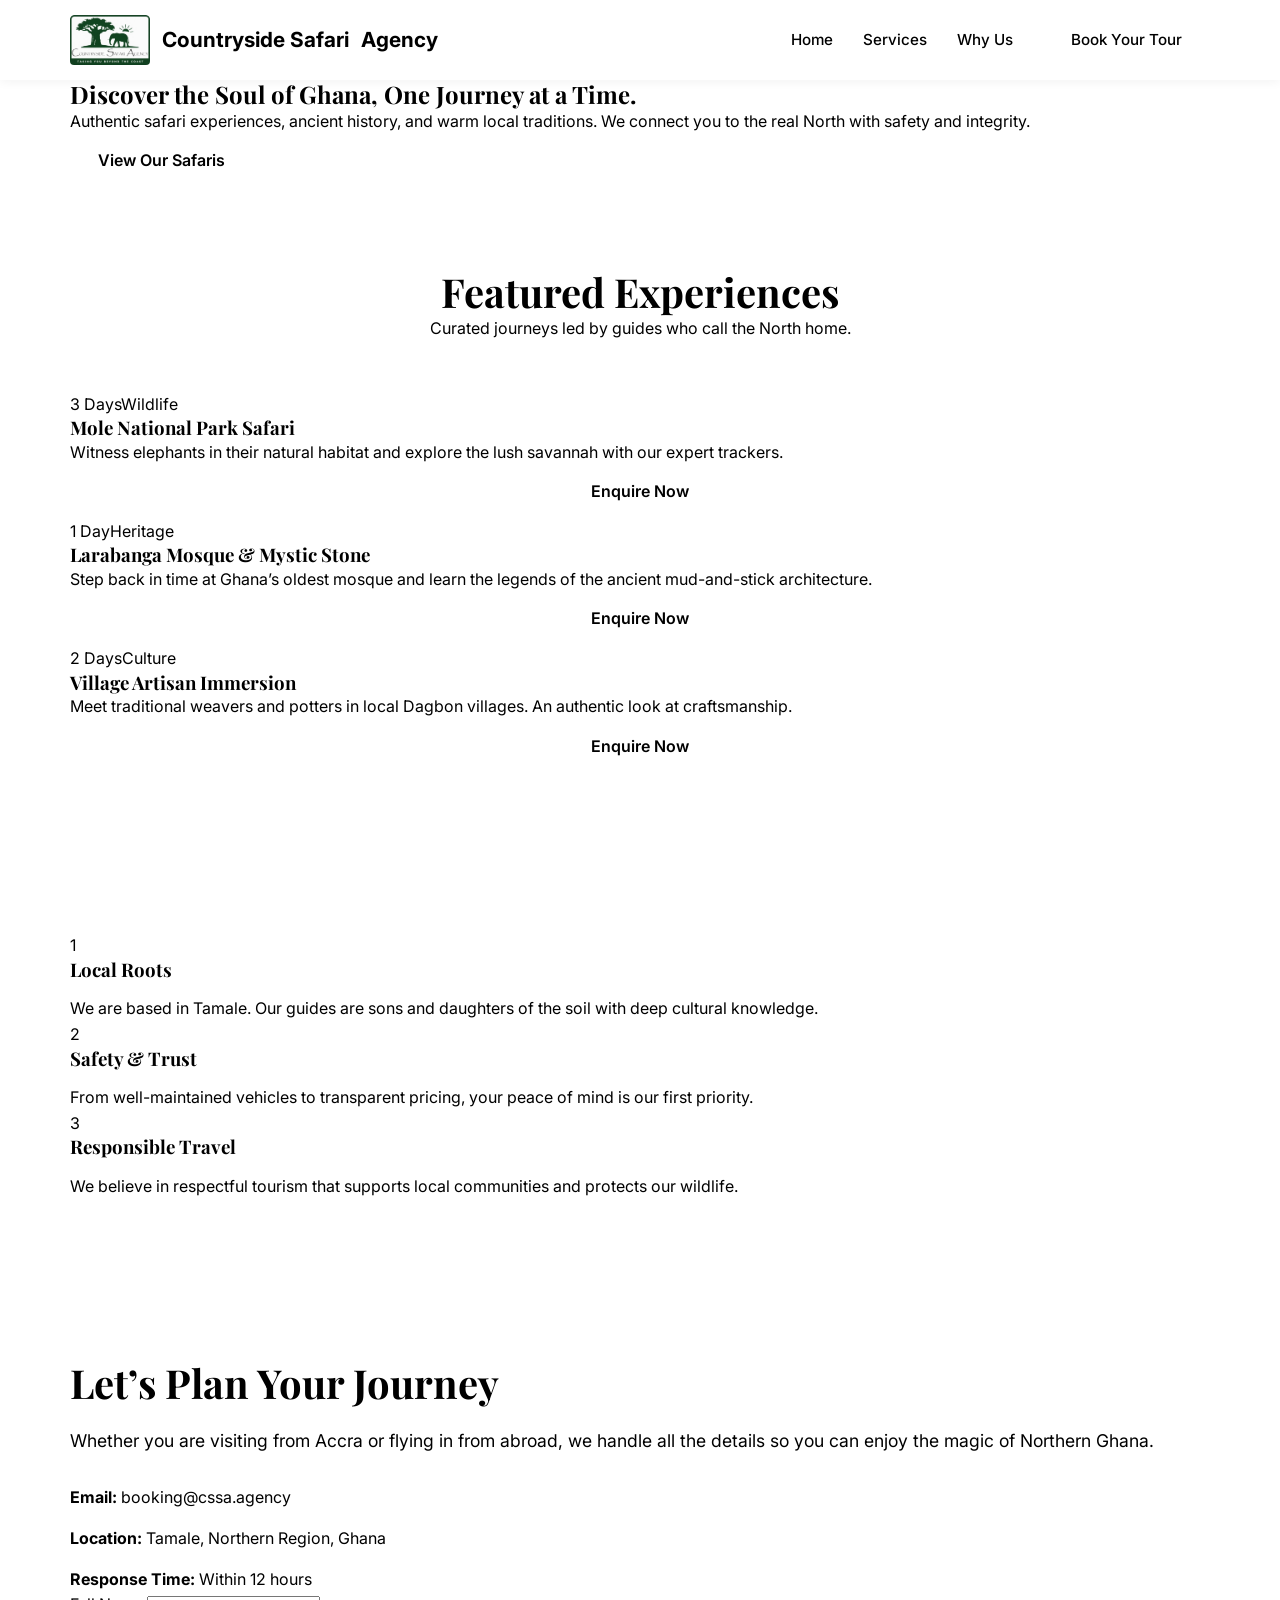
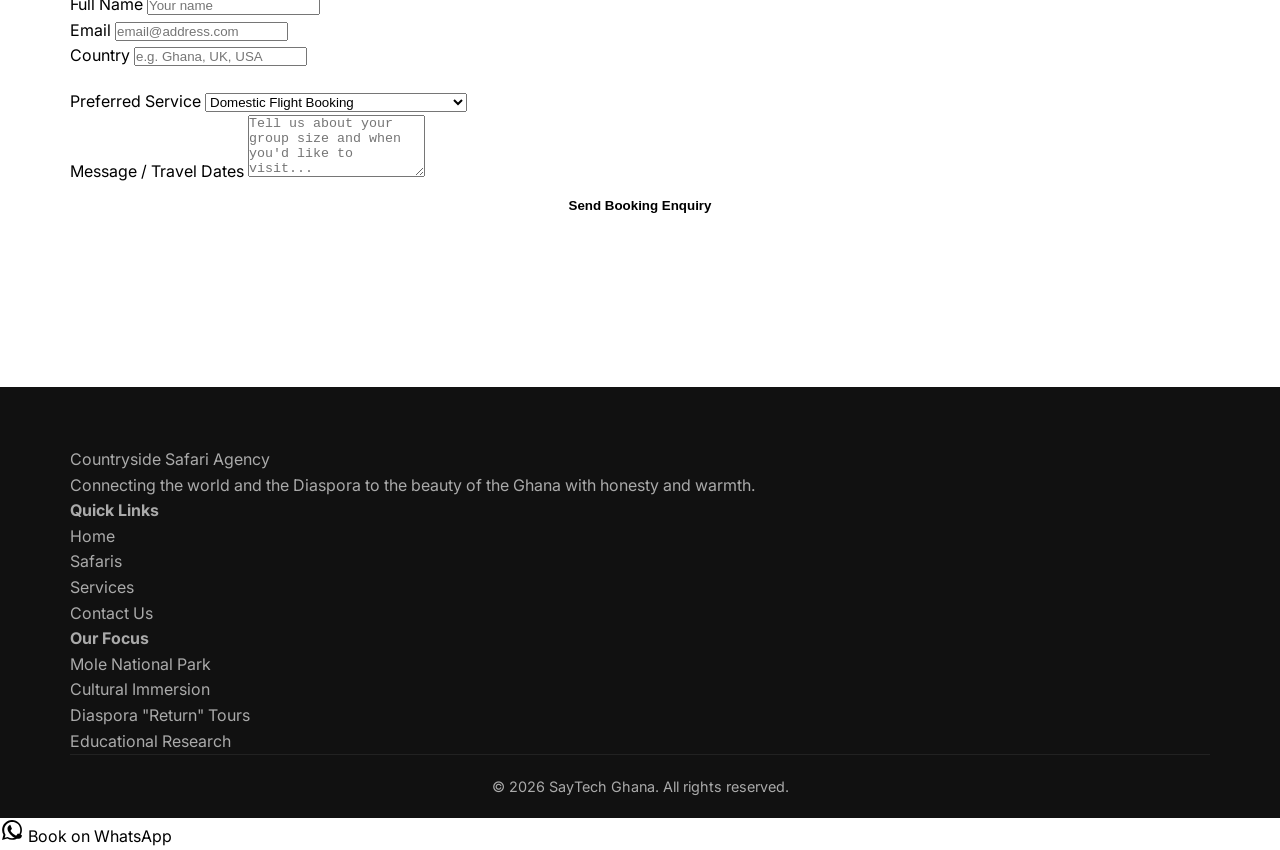
==== commit 996fa229: "Update index.html" ====
--- a/index.html
+++ b/index.html
@@ -136,11 +136,11 @@
                         </div>
                     </div>
                     <div class="form-group">
-                        <label>Preferred Tour</label>
+                        <label>Preferred Service</label>
                         <select name="tourSelect">
-                            <option>Mole Elephant Safari</option>
-                            <option>Larabanga Heritage Tour</option>
-                            <option>Northern Village Immersion</option>
+                            <option>Domestic Flight Booking</option>
+                            <option>Hotel & Conference Booking</option>
+                            <option>Individual & Group Tours</option>
                             <option>Custom Itinerary (Research/NGO/Photo)</option>
                         </select>
                     </div>
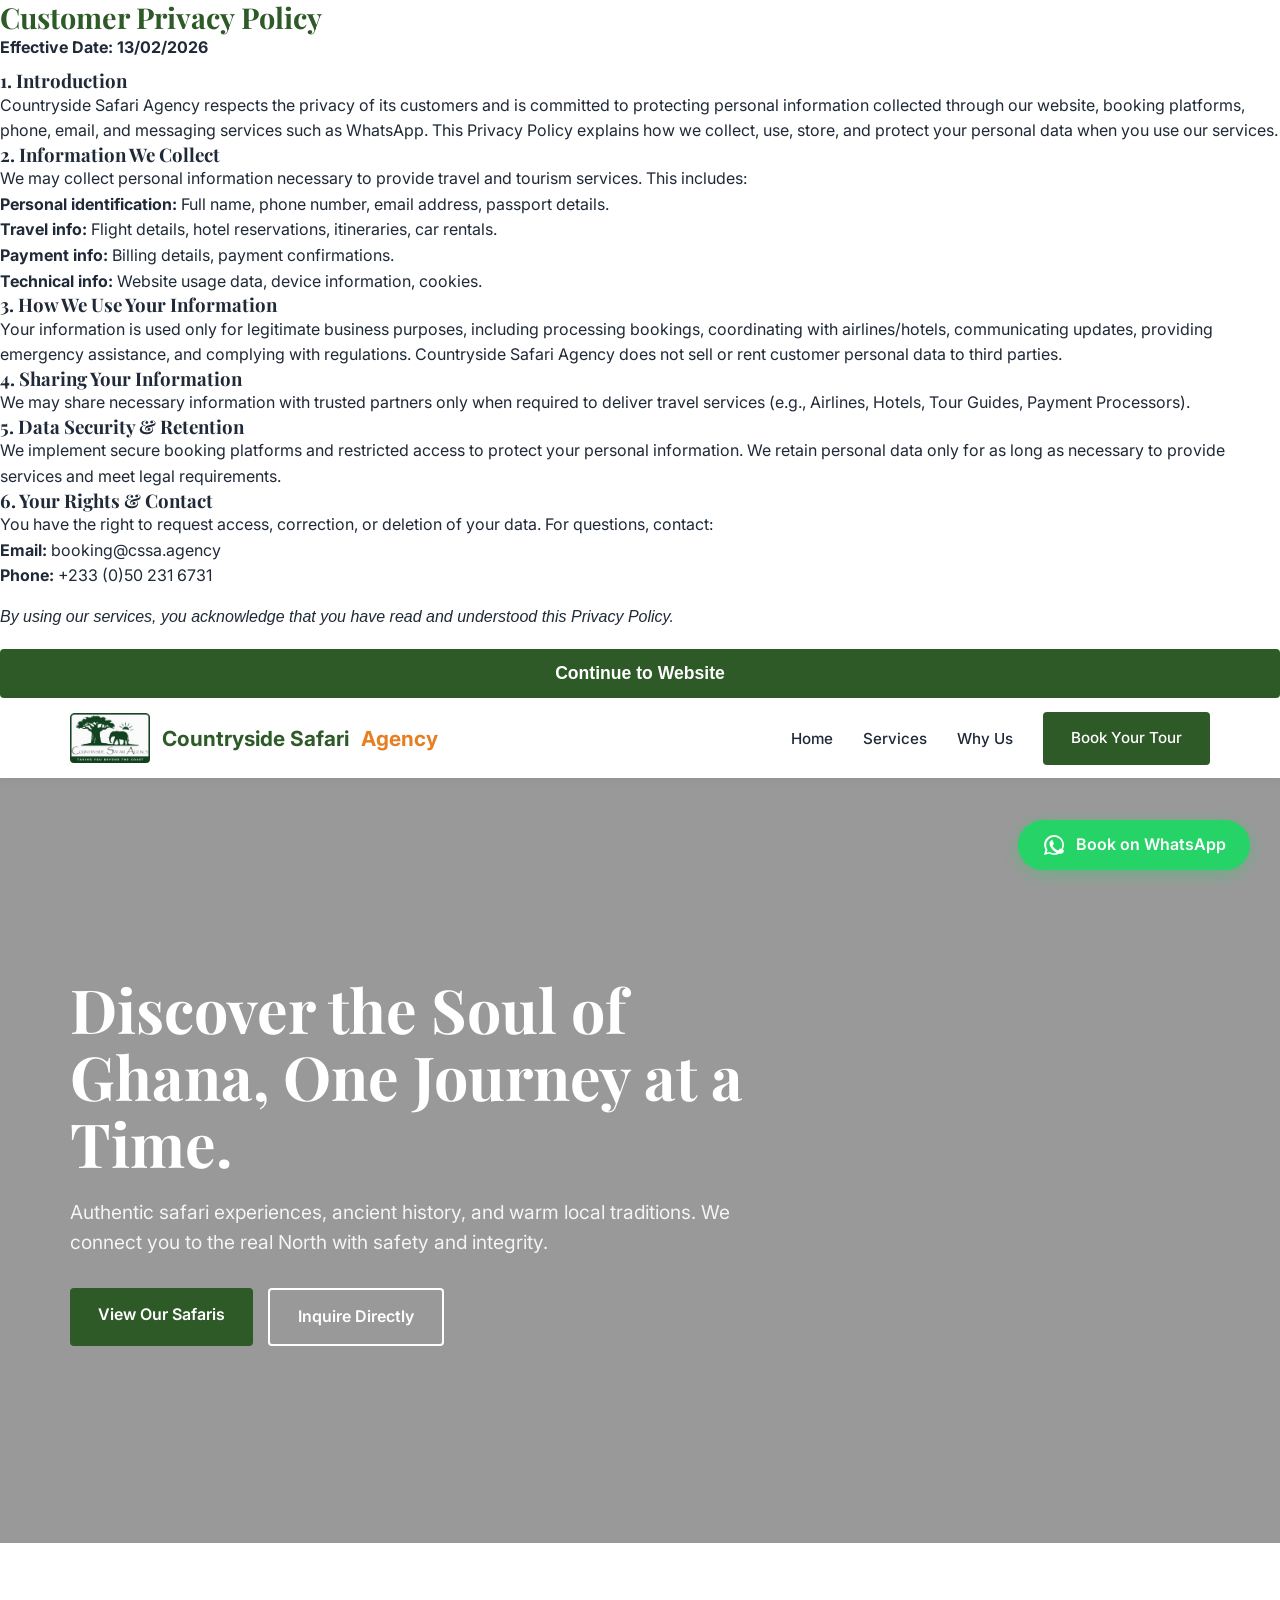
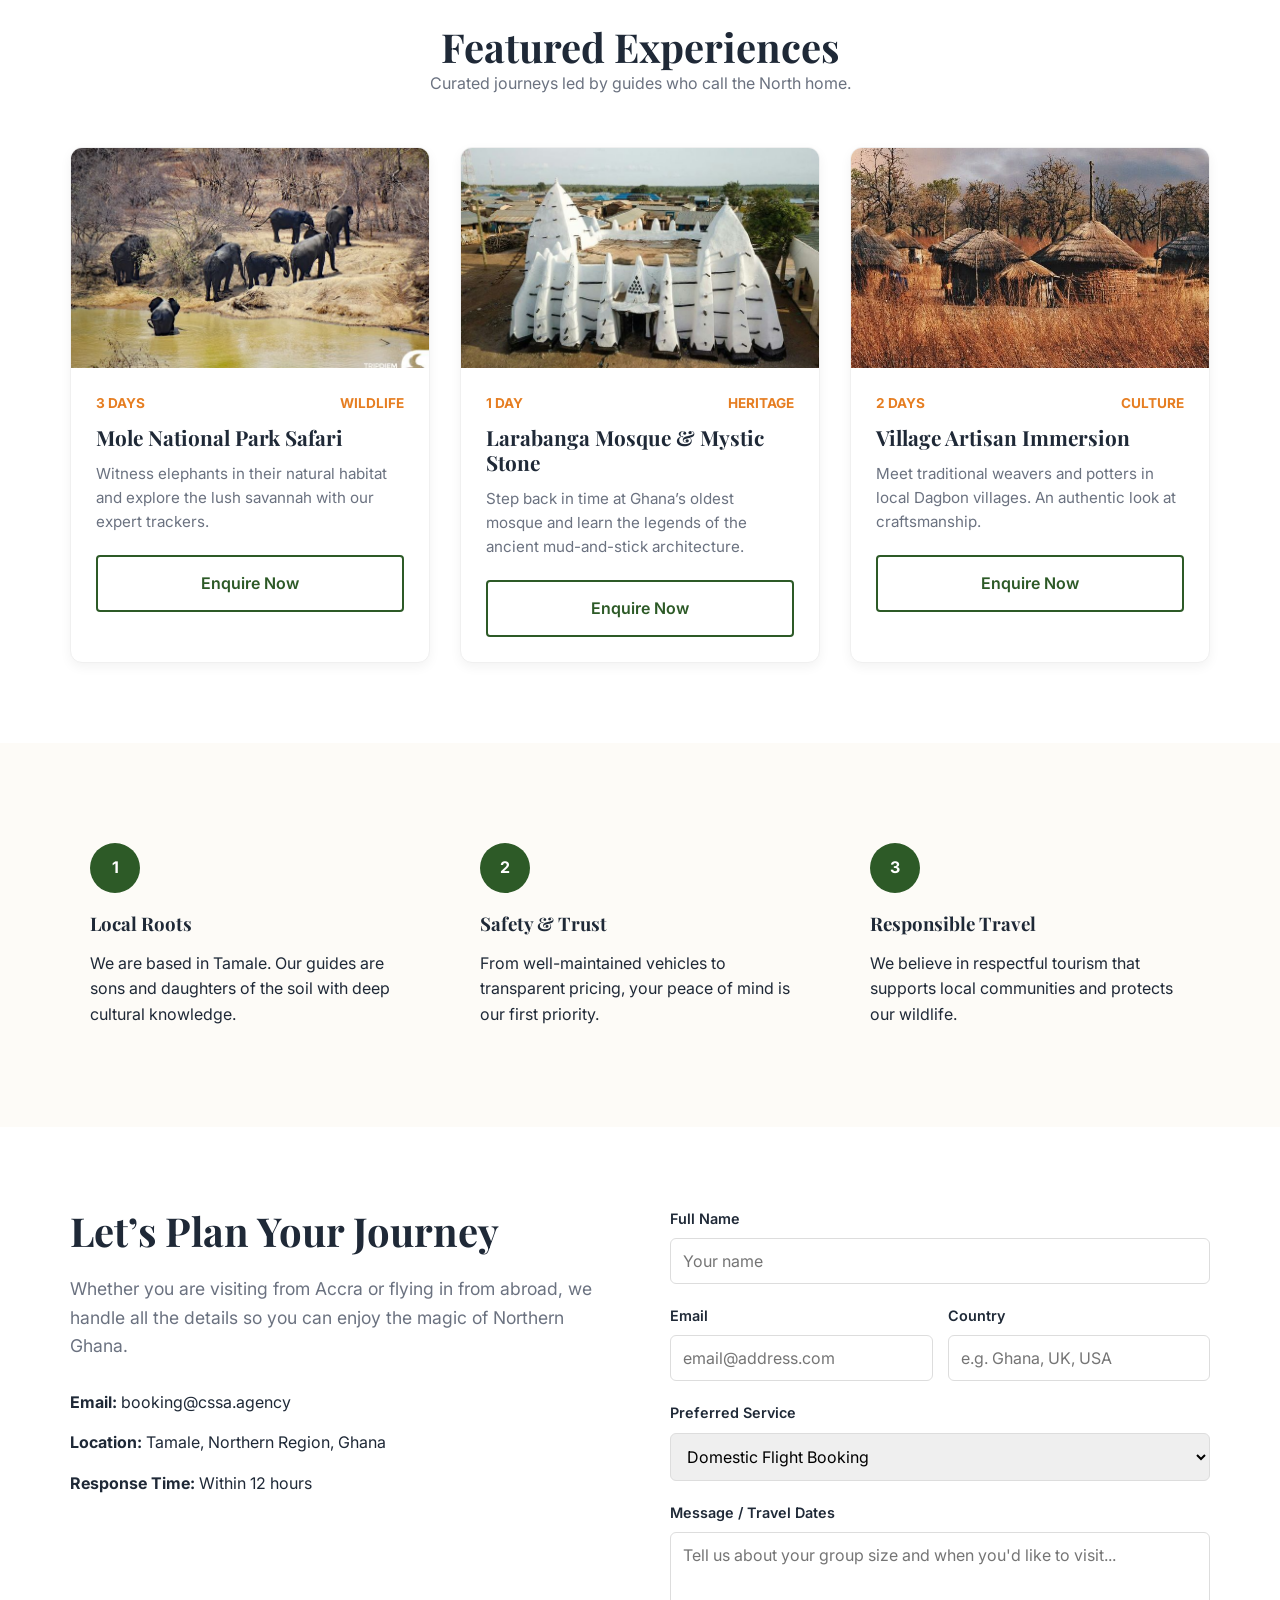
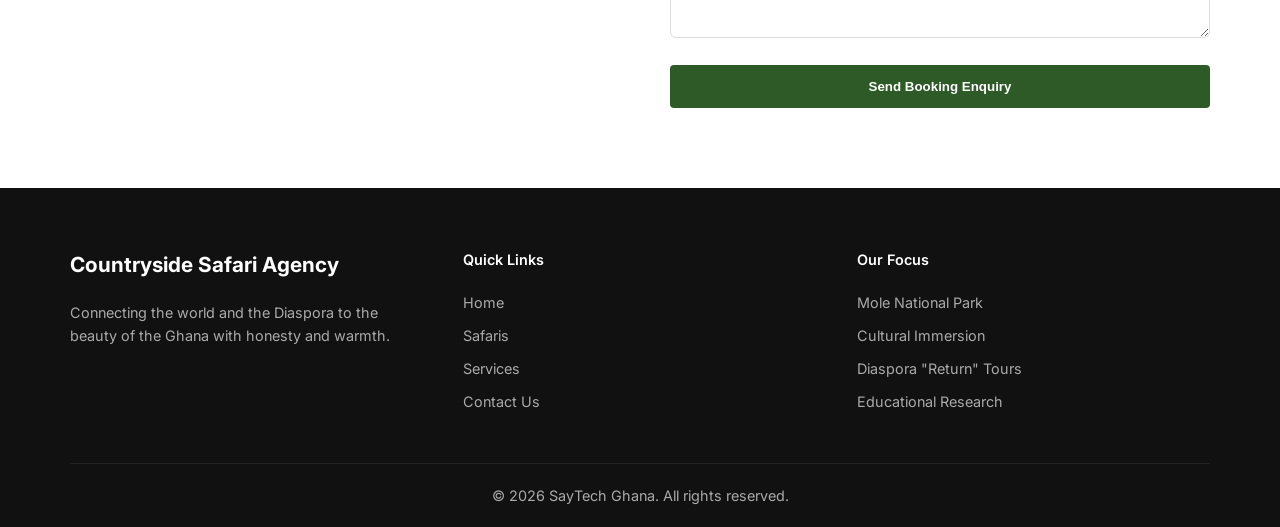
==== commit 050dea60: "Update index.html" ====
--- a/index.html
+++ b/index.html
@@ -12,7 +12,43 @@
    <link rel="stylesheet" href="style.css">
 </head>
 <body>
-
+<body>
+    <div id="privacy-modal" class="modal-overlay">
+        <div class="modal-content">
+            <h2 style="color: var(--primary); font-size: 1.8rem;">Customer Privacy Policy</h2>
+            <p style="font-weight: bold; margin-bottom: 10px;">Effective Date: 13/02/2026</p>
+            
+            <div class="modal-scroll-area">
+                <h3>1. Introduction</h3>
+                <p>Countryside Safari Agency respects the privacy of its customers and is committed to protecting personal information collected through our website, booking platforms, phone, email, and messaging services such as WhatsApp. This Privacy Policy explains how we collect, use, store, and protect your personal data when you use our services.</p>
+                
+                <h3>2. Information We Collect</h3>
+                <p>We may collect personal information necessary to provide travel and tourism services. This includes:</p>
+                <ul>
+                    <li><strong>Personal identification:</strong> Full name, phone number, email address, passport details.</li>
+                    <li><strong>Travel info:</strong> Flight details, hotel reservations, itineraries, car rentals.</li>
+                    <li><strong>Payment info:</strong> Billing details, payment confirmations.</li>
+                    <li><strong>Technical info:</strong> Website usage data, device information, cookies.</li>
+                </ul>
+
+                <h3>3. How We Use Your Information</h3>
+                <p>Your information is used only for legitimate business purposes, including processing bookings, coordinating with airlines/hotels, communicating updates, providing emergency assistance, and complying with regulations. Countryside Safari Agency does not sell or rent customer personal data to third parties.</p>
+
+                <h3>4. Sharing Your Information</h3>
+                <p>We may share necessary information with trusted partners only when required to deliver travel services (e.g., Airlines, Hotels, Tour Guides, Payment Processors).</p>
+
+                <h3>5. Data Security & Retention</h3>
+                <p>We implement secure booking platforms and restricted access to protect your personal information. We retain personal data only for as long as necessary to provide services and meet legal requirements.</p>
+
+                <h3>6. Your Rights & Contact</h3>
+                <p>You have the right to request access, correction, or deletion of your data. For questions, contact: <br><strong>Email:</strong> booking@cssa.agency <br><strong>Phone:</strong> +233 (0)50 231 6731</p>
+                
+                <p style="margin-top: 15px; font-style: italic;">By using our services, you acknowledge that you have read and understood this Privacy Policy.</p>
+            </div>
+            
+            <button id="continue-btn" class="btn btn-primary" style="width: 100%; margin-top: 20px; font-size: 1.1rem;">Continue to Website</button>
+        </div>
+    </div>
     <header>
         <div class="container nav-wrapper">
             <a href="index.html" class="logo">
--- a/style.css
+++ b/style.css
@@ -1,317 +1,228 @@
-<!DOCTYPE html>
-<html lang="en">
-<head>
-    <meta charset="UTF-8">
-    <meta name="viewport" content="width=device-width, initial-scale=1.0">
-    <meta name="description" content="Professional travel services in Northern Ghana: Flight bookings, hotel reservations, car rentals, and guided tours.">
-    <title>Our Services | Countryside Safari Agency</title>
-    
-    <link rel="preconnect" href="https://fonts.googleapis.com">
-    <link href="https://fonts.googleapis.com/css2?family=Inter:wght@400;500;600&family=Playfair+Display:wght@700&display=swap" rel="stylesheet">
-
-    <style>
-        /* --- BRAND DESIGN SYSTEM --- */
-        :root {
-            --primary: #2D5A27;    /* Savannah Green */
-            --accent: #E67E22;     /* Earthy Orange */
-            --dark: #1F2937;       /* Charcoal */
-            --light-bg: #FDFBF7;   /* Warm Paper */
-            --white: #FFFFFF;
-            --text-muted: #6B7280;
-            --transition: all 0.3s cubic-bezier(0.4, 0, 0.2, 1);
-            --shadow: 0 4px 12px rgba(0, 0, 0, 0.05);
-        }
-
-        /* --- BASE RESET --- */
-        * { margin: 0; padding: 0; box-sizing: border-box; }
-        html { scroll-behavior: smooth; }
-        body {
-            font-family: 'Inter', sans-serif;
-            line-height: 1.6;
-            color: var(--dark);
-            background-color: var(--white);
-            -webkit-font-smoothing: antialiased;
-        }
-        h1, h2, h3 { font-family: 'Playfair Display', serif; line-height: 1.2; }
-        a { text-decoration: none; color: inherit; transition: var(--transition); }
-        ul { list-style: none; }
-        .container { width: 90%; max-width: 1140px; margin: 0 auto; }
-        .section { padding: 80px 0; }
-        .text-center { text-align: center; }
-
-        /* --- UI COMPONENTS --- */
-        .btn {
-            display: inline-block;
-            padding: 14px 28px;
-            border-radius: 4px;
-            font-weight: 600;
-            cursor: pointer;
-            border: none;
-            text-align: center;
-        }
-        .btn-primary { background: var(--primary); color: var(--white); }
-        .btn-primary:hover { background: #23471e; transform: translateY(-2px); }
-        
-        /* --- NAVIGATION --- */
-        header {
-            background: var(--white);
-            height: 80px;
-            display: flex;
-            align-items: center;
-            position: sticky;
-            top: 0;
-            z-index: 1000;
-            box-shadow: 0 2px 10px rgba(0,0,0,0.05);
-        }
-        .nav-wrapper { display: flex; justify-content: space-between; align-items: center; width: 100%; }
-        
-        /* UPDATED LOGO CSS */
-        .logo { 
-            display: flex; 
-            align-items: center; 
-            gap: 12px; 
-            font-size: 1.3rem; 
-            font-weight: 700; 
-            color: var(--primary); 
-        }
-        .logo img { height: 50px; width: auto; border-radius: 4px; }
-        .logo span { color: var(--accent); }
-        
-        .nav-menu { display: flex; gap: 30px; align-items: center; }
-        .nav-menu a { font-weight: 500; font-size: 0.95rem; }
-        .nav-menu a:hover { color: var(--primary); }
-
-        /* Mobile Hamburger Icon */
-        .hamburger { display: none; cursor: pointer; flex-direction: column; gap: 5px; padding: 10px; }
-        .hamburger .bar { width: 25px; height: 3px; background: var(--dark); border-radius: 2px; transition: 0.3s; }
-
-        /* --- PAGE HERO --- */
-        .page-hero {
-            background: linear-gradient(rgba(0,0,0,0.6), rgba(0,0,0,0.6)), url('https://images.unsplash.com/photo-1464822759023-fed622ff2c3b?auto=format&fit=crop&q=80&w=1920');
-            background-size: cover;
-            background-position: center;
-            color: white;
-            padding: 100px 0;
-            text-align: center;
-        }
-        .page-hero h1 { font-size: 3rem; margin-bottom: 10px; }
-
-        /* --- SERVICES GRID --- */
-        .services-grid {
-            display: grid;
-            grid-template-columns: repeat(auto-fit, minmax(320px, 1fr));
-            gap: 40px;
-            margin-top: 50px;
-        }
-        .service-card {
-            background: var(--white);
-            padding: 40px;
-            border-radius: 12px;
-            border: 1px solid #eee;
-            transition: var(--transition);
-            display: flex;
-            flex-direction: column;
-        }
-        .service-card:hover { 
-            transform: translateY(-5px); 
-            box-shadow: 0 15px 30px rgba(0,0,0,0.08);
-            border-color: var(--primary);
-        }
-        .icon-box {
-            width: 60px;
-            height: 60px;
-            background: var(--light-bg);
-            border-radius: 12px;
-            display: flex;
-            align-items: center;
-            justify-content: center;
-            margin-bottom: 25px;
-            color: var(--primary);
-        }
-        .service-card h3 { margin-bottom: 15px; font-size: 1.4rem; color: var(--primary); }
-        .service-card p { color: var(--text-muted); font-size: 0.95rem; margin-bottom: 15px; }
-        .service-card ul { margin-top: auto; padding-top: 15px; border-top: 1px solid #f0f0f0; }
-        .service-card li { font-size: 0.85rem; color: var(--dark); margin-bottom: 8px; position: relative; padding-left: 20px; }
-        .service-card li::before { content: "✓"; position: absolute; left: 0; color: var(--accent); font-weight: bold; }
-
-        /* --- CTA SECTION --- */
-        .contact-cta {
-            background: var(--primary);
-            color: white;
-            padding: 60px 0;
-            text-align: center;
-            border-radius: 12px;
-            margin-top: 60px;
-        }
-        .contact-cta h2 { margin-bottom: 20px; }
-        .contact-cta p { opacity: 0.9; margin-bottom: 30px; }
-
-        /* --- FOOTER --- */
-        footer { background: #111; color: #aaa; padding: 60px 0 20px; margin-top: 80px; }
-        .footer-bottom { border-top: 1px solid #222; padding-top: 20px; font-size: 0.9rem; }
-
-        /* --- MOBILE ADAPTATIONS --- */
-        @media (max-width: 768px) {
-            .nav-menu { 
-                display: none; position: absolute; top: 80px; left: 0; width: 100%; 
-                background: white; flex-direction: column; padding: 20px 0; box-shadow: 0 10px 10px rgba(0,0,0,0.05);
-                border-top: 1px solid #eee;
-            }
-            .nav-menu.active { display: flex; }
-            .nav-menu li { text-align: center; margin-bottom: 15px; }
-            .hamburger { display: flex; }
-            .page-hero h1 { font-size: 2.2rem; }
-        }
-    </style>
-</head>
-<body>
-
-    <header>
-        <div class="container nav-wrapper">
-            <a href="index.html" class="logo">
-                <img src="logo.jpeg" alt="Countryside Safari Logo">
-                Countryside Safari <span>Agency</span>
-            </a>
-            
-            <nav>
-                <ul class="nav-menu" id="navMenu">
-                    <li><a href="index.html">Home</a></li>
-                    <li><a href="services.html" style="color: var(--primary); font-weight: bold;">Services</a></li>
-                    <li><a href="index.html#contact">Contact</a></li>
-                </ul>
-            </nav>
-
-            <div class="hamburger" id="mobile-menu">
-                <span class="bar"></span>
-                <span class="bar"></span>
-                <span class="bar"></span>
-            </div>
-        </div>
-    </header>
-
-    <section class="page-hero">
-        <div class="container">
-            <h1>Comprehensive Travel Solutions</h1>
-            <p>Reliable, local, and transparent services for your Northern Ghana experience.</p>
-        </div>
-    </section>
-
-    <section class="section container">
-        <div class="text-center">
-            <h2 style="font-size: 2.5rem;">How We Support Your Journey</h2>
-            <p style="color: var(--text-muted); max-width: 700px; margin: 20px auto;">We provide end-to-end travel management, from domestic flight scheduling to on-the-ground support in the Savannah and Northern regions.</p>
-        </div>
-
-        <div class="services-grid">
-            <div class="service-card">
-                <div class="icon-box">
-                    <svg width="32" height="32" viewBox="0 0 24 24" fill="none" stroke="currentColor" stroke-width="2" stroke-linecap="round" stroke-linejoin="round"><path d="M17.8 19.2L16 11l3.5-3.5C21 6 21.5 4 21 3c-1-.5-3 0-4.5 1.5L13 8 4.8 6.2c-.5-.1-.9.1-1.1.5l-.3.5c-.2.5-.1 1 .3 1.3L9 12l-2 3H4l-1 1 3 2 2 3 1-1v-3l3-2 3.5 5.3c.3.4.8.5 1.3.3l.5-.2c.4-.3.6-.7.5-1.2z"/></svg>
-                </div>
-                <h3>Domestic Flight Booking</h3>
-                <p>More than just a ticket—we provide comprehensive scheduling solutions for individuals and corporate clients.</p>
-                <ul>
-                    <li>Accra ⇄ Tamale, Wa, Kumasi & more</li>
-                    <li>Advanced payment options for corporate</li>
-                    <li>Seamless schedule management</li>
-                </ul>
-            </div>
-
-            <div class="service-card">
-                <div class="icon-box">
-                    <svg width="32" height="32" viewBox="0 0 24 24" fill="none" stroke="currentColor" stroke-width="2" stroke-linecap="round" stroke-linejoin="round"><rect x="2" y="7" width="20" height="14" rx="2" ry="2"/><path d="M16 21V5a2 2 0 0 0-2-2h-4a2 2 0 0 0-2 2v16"/></svg>
-                </div>
-                <h3>Hotel & Conference Booking</h3>
-                <p>Strategic reservations across the Northern, Upper East/West, and Savannah regions.</p>
-                <ul>
-                    <li>Quality monitoring of rooms and facilities</li>
-                    <li>24/7 local support in Tamale</li>
-                    <li>Emergency assistance in-region</li>
-                </ul>
-            </div>
-
-            <div class="service-card">
-                <div class="icon-box">
-                    <svg width="32" height="32" viewBox="0 0 24 24" fill="none" stroke="currentColor" stroke-width="2" stroke-linecap="round" stroke-linejoin="round"><path d="M12 22s8-4 8-10V5l-8-3-8 3v7c0 6 8 10 8 10z"/></svg>
-                </div>
-                <h3>Individual & Group Tours</h3>
-                <p>Custom trips from Accra to Northern Ghana with a focus on safety and storytelling.</p>
-                <ul>
-                    <li>Expatriate & international tourist focus</li>
-                    <li>Trained local expert guides</li>
-                    <li>Quarterly open group tours</li>
-                </ul>
-            </div>
-
-            <div class="service-card">
-                <div class="icon-box">
-                    <svg width="32" height="32" viewBox="0 0 24 24" fill="none" stroke="currentColor" stroke-width="2" stroke-linecap="round" stroke-linejoin="round"><rect x="1" y="10" width="22" height="8" rx="2"/><path d="M7 10l2-6h6l2 6M5 18v2M19 18v2"/></svg>
-                </div>
-                <h3>Reliable Car Rentals</h3>
-                <p>Access to rugged 4x4s, minibuses, and saloon cars for any terrain.</p>
-                <ul>
-                    <li>Chauffeur-driven or insured self-drive</li>
-                    <li>Airport transfers (Tamale & Wa)</li>
-                    <li>Reliable institutional rentals</li>
-                </ul>
-            </div>
-
-            <div class="service-card">
-                <div class="icon-box">
-                    <svg width="32" height="32" viewBox="0 0 24 24" fill="none" stroke="currentColor" stroke-width="2" stroke-linecap="round" stroke-linejoin="round"><circle cx="12" cy="12" r="10"/><path d="M12 6v6l4 2"/></svg>
-                </div>
-                <h3>Travel Add-ons</h3>
-                <p>Critical value-added services to make your transition into Ghana seamless.</p>
-                <ul>
-                    <li>SIM and high-speed data setup</li>
-                    <li>Forex support for international guests</li>
-                    <li>Indigenous community-tour experiences</li>
-                </ul>
-            </div>
-        </div>
-
-        <div class="contact-cta">
-            <div class="container">
-                <h2>Ready to book or inquire?</h2>
-                <p>Contact our Tamale head office for 24/7 support and regional expertise.</p>
-                <div style="display: flex; gap: 20px; justify-content: center; flex-wrap: wrap;">
-                    <a href="tel:+233248780352" class="btn btn-primary" style="background: var(--accent);">Call: 024-878-0352</a>
-                    <a href="mailto:booking@cssa.agency" class="btn btn-primary" style="background: white; color: var(--primary);">Email Us Now</a>
-                </div>
-            </div>
-        </div>
-    </section>
-
-    <footer>
-        <div class="container text-center">
-            <p>&copy; 2026 SayTech Ghana. All Rights Reserved.</p>
-            <div class="footer-bottom" style="margin-top: 20px;">
-                <a href="index.html">Home</a> | <a href="index.html#contact">Contact</a>
-            </div>
-        </div>
-    </footer>
-
-    <script>
-        const menuBtn = document.querySelector('#mobile-menu');
-        const navMenu = document.querySelector('#navMenu');
-
-        // Toggle open/close on click
-        menuBtn.addEventListener('click', () => {
-            navMenu.classList.toggle('active');
-        });
-
-        // Close when a link is clicked
-        document.querySelectorAll('.nav-menu a').forEach(link => {
-            link.addEventListener('click', () => {
-                navMenu.classList.remove('active');
-            });
-        });
-
-        // Close when scrolling
-        window.addEventListener('scroll', () => {
-            if (navMenu.classList.contains('active')) {
-                navMenu.classList.remove('active');
-            }
-        });
-    </script>
-</body>
-</html>
+/* =========================================
+   COUNTRYSIDE SAFARI AGENCY - MASTER STYLES
+   ========================================= */
+
+/* --- BRAND DESIGN SYSTEM --- */
+:root {
+    --primary: #2D5A27;    /* Savannah Green */
+    --accent: #E67E22;     /* Earthy Orange */
+    --dark: #1F2937;       /* Charcoal */
+    --light-bg: #FDFBF7;   /* Warm Paper */
+    --white: #FFFFFF;
+    --text-muted: #6B7280;
+    --transition: all 0.3s cubic-bezier(0.4, 0, 0.2, 1);
+    --shadow: 0 4px 12px rgba(0, 0, 0, 0.05);
+}
+
+/* --- BASE RESET --- */
+* { margin: 0; padding: 0; box-sizing: border-box; }
+html { scroll-behavior: smooth; }
+body {
+    font-family: 'Inter', sans-serif;
+    line-height: 1.6;
+    color: var(--dark);
+    background-color: var(--white);
+    -webkit-font-smoothing: antialiased;
+}
+h1, h2, h3, .brand-font { font-family: 'Playfair Display', serif; line-height: 1.2; }
+a { text-decoration: none; color: inherit; transition: var(--transition); }
+ul { list-style: none; }
+img { max-width: 100%; display: block; border-radius: 8px; }
+.container { width: 90%; max-width: 1140px; margin: 0 auto; }
+.section { padding: 80px 0; }
+.text-center { text-align: center; }
+
+/* --- UI COMPONENTS (Buttons) --- */
+.btn {
+    display: inline-block;
+    padding: 14px 28px;
+    border-radius: 4px;
+    font-weight: 600;
+    cursor: pointer;
+    border: none;
+    text-align: center;
+    transition: var(--transition);
+}
+.btn-primary { background: var(--primary); color: var(--white); }
+.btn-primary:hover { background: #23471e; transform: translateY(-2px); }
+.btn-outline { border: 2px solid var(--primary); color: var(--primary); }
+.btn-outline:hover { background: var(--primary); color: var(--white); }
+
+/* --- NAVIGATION HEADER --- */
+header {
+    background: var(--white);
+    height: 80px;
+    display: flex;
+    align-items: center;
+    position: sticky;
+    top: 0;
+    z-index: 1000;
+    box-shadow: 0 2px 10px rgba(0,0,0,0.05);
+}
+.nav-wrapper { display: flex; justify-content: space-between; align-items: center; width: 100%; }
+
+.logo { 
+    display: flex; 
+    align-items: center; 
+    gap: 12px; 
+    font-size: 1.3rem; 
+    font-weight: 700; 
+    color: var(--primary); 
+}
+.logo img { height: 50px; width: auto; border-radius: 4px; }
+.logo span { color: var(--accent); }
+
+.nav-menu { display: flex; gap: 30px; align-items: center; }
+.nav-menu a { font-weight: 500; font-size: 0.95rem; }
+.nav-menu a:hover { color: var(--primary); }
+
+.hamburger { display: none; cursor: pointer; flex-direction: column; gap: 5px; padding: 10px; }
+.hamburger .bar { width: 25px; height: 3px; background: var(--dark); border-radius: 2px; transition: 0.3s; }
+
+/* --- HERO SECTIONS --- */
+/* Homepage Hero */
+.hero {
+    height: 85vh;
+    background: linear-gradient(rgba(0,0,0,0.4), rgba(0,0,0,0.4)), url('https://images.unsplash.com/photo-1547471080-7cc2caa01a7e?auto=format&fit=crop&q=80&w=1920') center/cover no-repeat;
+    display: flex;
+    align-items: center;
+    color: var(--white);
+}
+.hero-content { max-width: 700px; }
+.hero h1 { font-size: clamp(2.5rem, 5vw, 3.8rem); margin-bottom: 20px; line-height: 1.1; }
+.hero p { font-size: 1.2rem; margin-bottom: 30px; opacity: 0.9; }
+.hero-cta { display: flex; gap: 15px; }
+
+/* Services Page Hero */
+.page-hero {
+    background: linear-gradient(rgba(0,0,0,0.6), rgba(0,0,0,0.6)), url('https://images.unsplash.com/photo-1464822759023-fed622ff2c3b?auto=format&fit=crop&q=80&w=1920') center/cover no-repeat;
+    color: white;
+    padding: 100px 0;
+    text-align: center;
+}
+.page-hero h1 { font-size: 3rem; margin-bottom: 10px; }
+
+/* --- GRIDS & CARDS --- */
+.grid { display: grid; grid-template-columns: repeat(auto-fit, minmax(300px, 1fr)); gap: 30px; }
+
+/* Homepage Tour Cards */
+.card { background: var(--white); border-radius: 12px; overflow: hidden; box-shadow: var(--shadow); transition: var(--transition); border: 1px solid #f0f0f0; }
+.card:hover { transform: translateY(-5px); box-shadow: 0 12px 24px rgba(0,0,0,0.1); }
+.card-img { height: 220px; background-size: cover; background-position: center; }
+.card-body { padding: 25px; }
+.card-meta { display: flex; justify-content: space-between; font-size: 0.85rem; color: var(--accent); font-weight: 700; margin-bottom: 10px; text-transform: uppercase; }
+.card-title { margin-bottom: 12px; font-size: 1.3rem; }
+.card-text { color: var(--text-muted); font-size: 0.95rem; margin-bottom: 20px; }
+
+/* Services Page Cards */
+.services-grid { display: grid; grid-template-columns: repeat(auto-fit, minmax(320px, 1fr)); gap: 40px; margin-top: 50px; }
+.service-card { background: var(--white); padding: 40px; border-radius: 12px; border: 1px solid #eee; transition: var(--transition); display: flex; flex-direction: column; }
+.service-card:hover { transform: translateY(-5px); box-shadow: 0 15px 30px rgba(0,0,0,0.08); border-color: var(--primary); }
+.icon-box { width: 60px; height: 60px; background: var(--light-bg); border-radius: 12px; display: flex; align-items: center; justify-content: center; margin-bottom: 25px; color: var(--primary); }
+.service-card h3 { margin-bottom: 15px; font-size: 1.4rem; color: var(--primary); }
+.service-card p { color: var(--text-muted); font-size: 0.95rem; margin-bottom: 15px; }
+.service-card ul { margin-top: auto; padding-top: 15px; border-top: 1px solid #f0f0f0; }
+.service-card li { font-size: 0.85rem; color: var(--dark); margin-bottom: 8px; position: relative; padding-left: 20px; }
+.service-card li::before { content: "✓"; position: absolute; left: 0; color: var(--accent); font-weight: bold; }
+
+/* --- WHY US SECTION --- */
+.why-section { background: var(--light-bg); }
+.feature-item { text-align: left; padding: 20px; }
+.feature-icon { width: 50px; height: 50px; background: var(--primary); border-radius: 50%; margin-bottom: 20px; display: flex; align-items: center; justify-content: center; color: white; font-weight: bold; }
+
+/* --- FORMS & CONTACT --- */
+.contact-container { display: grid; grid-template-columns: 1fr 1fr; gap: 60px; align-items: start; }
+.form-group { margin-bottom: 20px; }
+label { display: block; margin-bottom: 8px; font-weight: 600; font-size: 0.9rem; }
+input, select, textarea { width: 100%; padding: 12px; border: 1px solid #ddd; border-radius: 6px; font-family: inherit; font-size: 1rem; transition: var(--transition); }
+input:focus, select:focus, textarea:focus { outline: none; border-color: var(--primary); box-shadow: 0 0 0 3px rgba(45, 90, 39, 0.1); }
+
+/* Services Page Contact Banner */
+.contact-cta { background: var(--primary); color: white; padding: 60px 0; text-align: center; border-radius: 12px; margin-top: 60px; }
+.contact-cta h2 { margin-bottom: 20px; }
+.contact-cta p { opacity: 0.9; margin-bottom: 30px; }
+
+/* --- FLOATING WHATSAPP BUTTON --- */
+.whatsapp-float { position: fixed; bottom: 30px; right: 30px; background: #25D366; color: white; padding: 12px 24px; border-radius: 50px; display: flex; align-items: center; gap: 10px; font-weight: 600; box-shadow: 0 4px 15px rgba(37, 211, 102, 0.4); z-index: 999; }
+
+/* --- FOOTER --- */
+footer { background: #111; color: #aaa; padding: 60px 0 20px; font-size: 0.9rem; margin-top: 0; }
+.services-page footer { margin-top: 80px; } /* Adds space for services page */
+.footer-grid { display: grid; grid-template-columns: repeat(auto-fit, minmax(200px, 1fr)); gap: 40px; margin-bottom: 40px; }
+.footer-logo { color: white; font-size: 1.3rem; margin-bottom: 20px; font-weight: 700; }
+.footer-title { color: white; margin-bottom: 20px; font-weight: 600; }
+.footer-links li { margin-bottom: 10px; }
+.footer-bottom { border-top: 1px solid #222; padding-top: 20px; margin-top: 20px;}
+
+/* --- MOBILE RESPONSIVENESS --- */
+@media (max-width: 768px) {
+    .nav-menu { 
+        display: none; position: absolute; top: 80px; left: 0; width: 100%; 
+        background: white; flex-direction: column; padding: 20px 0; box-shadow: 0 10px 10px rgba(0,0,0,0.05);
+        border-top: 1px solid #eee;
+    }
+    .nav-menu.active { display: flex; }
+    .nav-menu li { text-align: center; margin-bottom: 15px; }
+    .hamburger { display: flex; }
+    .hero h1 { font-size: 2.5rem; }
+    .page-hero h1 { font-size: 2.2rem; }
+    .contact-container { grid-template-columns: 1fr; gap: 40px; }
+    .hero-cta { flex-direction: column; }
+    .section { padding: 60px 0; }
+
+   /* --- PRIVACY MODAL STYLES --- */
+.modal-overlay {
+    display: none; /* Hidden by default, shown by JavaScript */
+    position: fixed;
+    top: 0;
+    left: 0;
+    width: 100%;
+    height: 100%;
+    background: rgba(0, 0, 0, 0.6);
+    z-index: 2000;
+    justify-content: center;
+    align-items: center;
+    padding: 20px;
+    backdrop-filter: blur(4px);
+}
+.modal-content {
+    background: var(--white);
+    width: 100%;
+    max-width: 650px;
+    border-radius: 12px;
+    padding: 30px;
+    box-shadow: 0 15px 30px rgba(0,0,0,0.2);
+    display: flex;
+    flex-direction: column;
+    max-height: 85vh; /* Prevents it from going off-screen on small phones */
+}
+.modal-scroll-area {
+    overflow-y: auto;
+    margin-top: 15px;
+    padding-right: 15px;
+    font-size: 0.9rem;
+    color: var(--text-muted);
+}
+.modal-scroll-area h3 { color: var(--dark); margin: 20px 0 8px; font-size: 1.1rem; }
+.modal-scroll-area ul { margin-left: 20px; margin-bottom: 15px; list-style-type: disc; }
+.modal-scroll-area li { margin-bottom: 5px; }
+
+/* --- PDF DOCUMENT LINKS --- */
+.policy-links {
+    margin-top: 35px;
+    padding-top: 20px;
+    border-top: 1px solid #eee;
+}
+.policy-links p { margin-bottom: 10px; }
+.policy-links a {
+    color: var(--primary);
+    text-decoration: none;
+    font-size: 0.95rem;
+    font-weight: 600;
+    display: flex;
+    align-items: center;
+    gap: 8px;
+    transition: var(--transition);
+}
+.policy-links a:hover { color: var(--accent); text-decoration: underline; }
+}
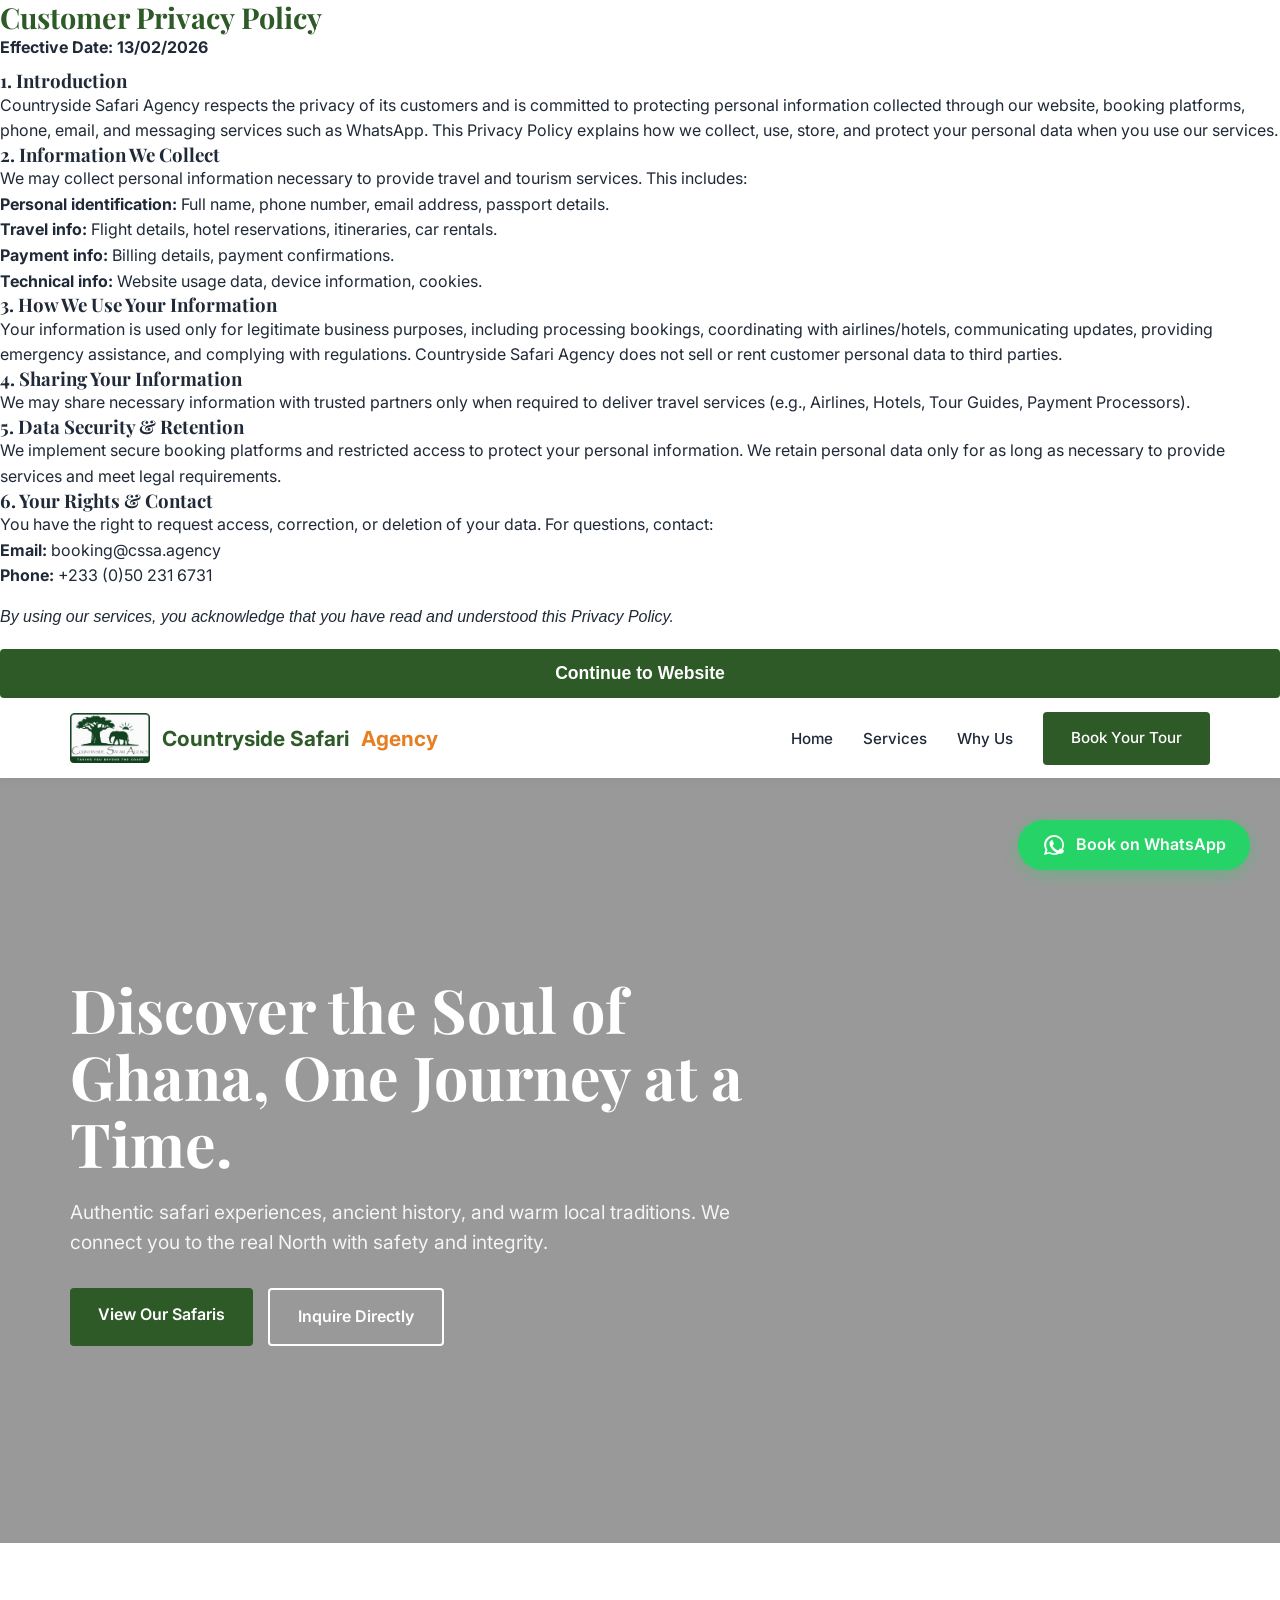
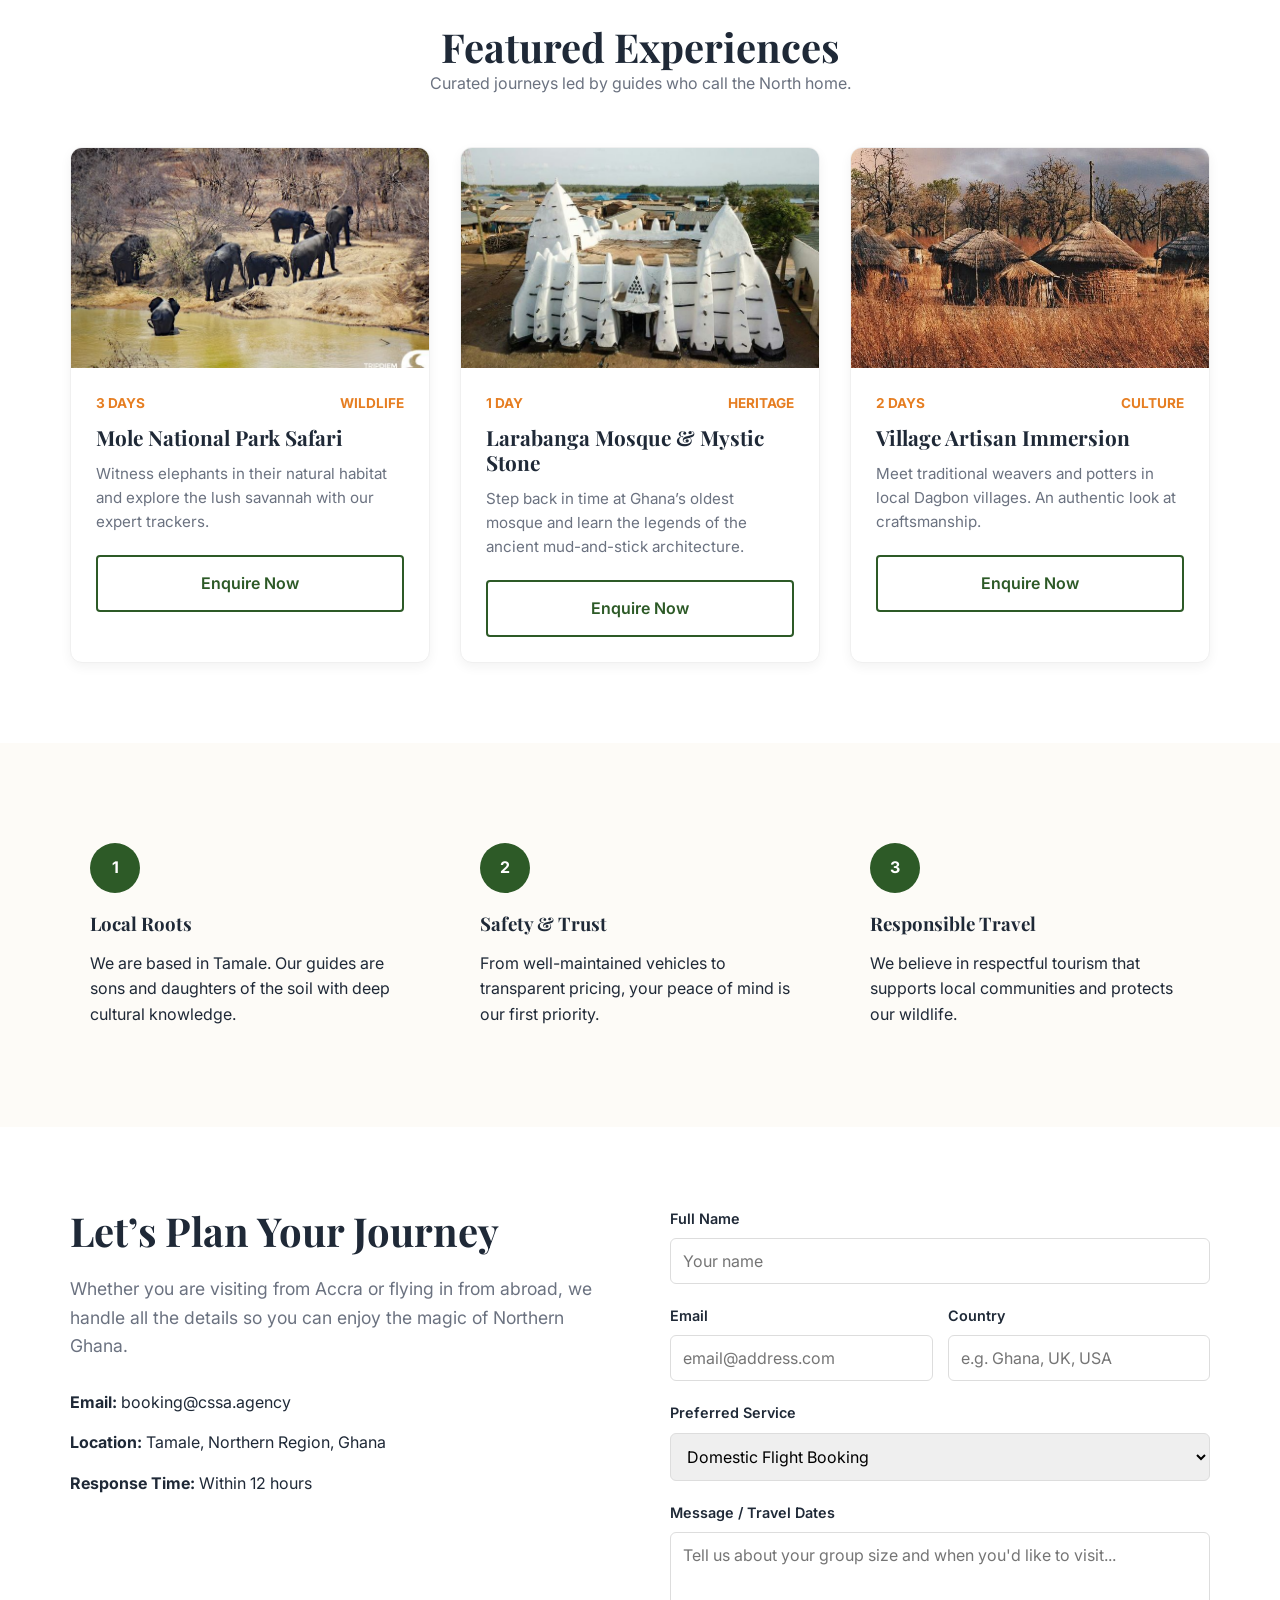
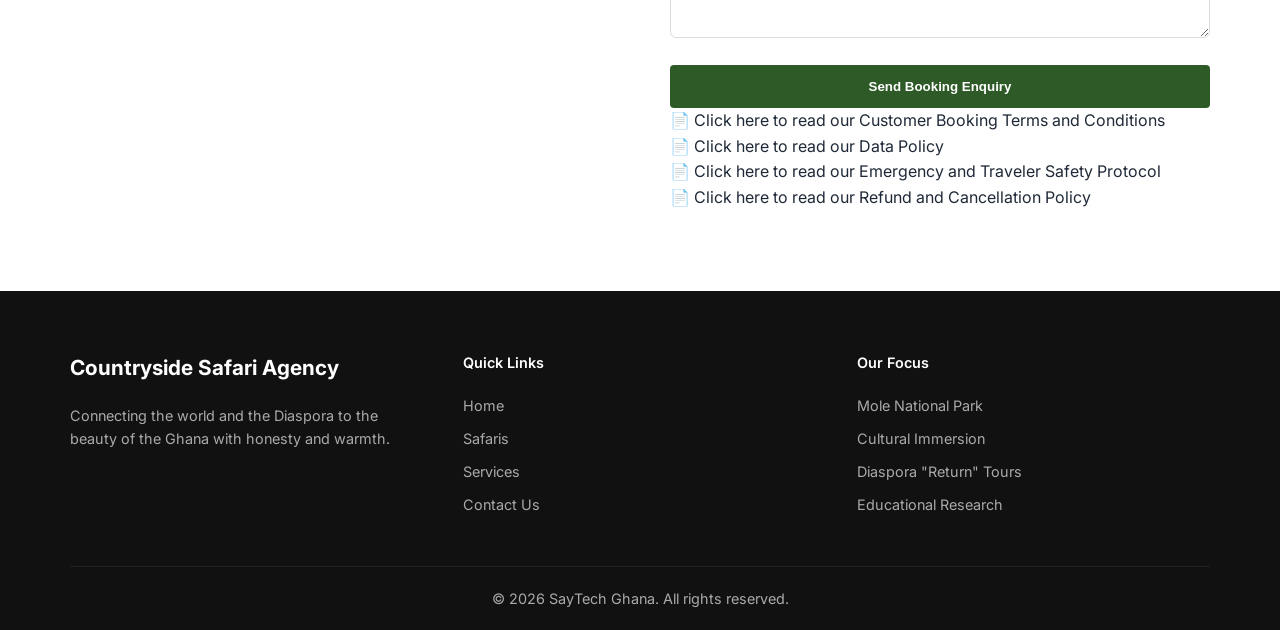
==== commit 51f4c33d: "Update index.html" ====
--- a/index.html
+++ b/index.html
@@ -191,6 +191,20 @@
                     <h3>✓ Enquiry Sent!</h3>
                     <p>We've received your request and will contact you shortly.</p>
                 </div>
+                <div id="success-message" style="display:none; text-align:center; padding:20px; color: #2D5A27; font-weight: bold; background: #e8f5e9; border-radius: 8px; margin-top: 20px;">
+                    <h3>✓ Enquiry Sent!</h3>
+                    <p>We've received your request and will contact you shortly.</p>
+                </div>
+
+                <div class="policy-links">
+                    <p><a href="Customer%20Booking%20Terms%20and%20Conditions.pdf" target="_blank">📄 Click here to read our Customer Booking Terms and Conditions</a></p>
+                    <p><a href="Data%20Policy.pdf" target="_blank">📄 Click here to read our Data Policy</a></p>
+                    <p><a href="Emergency%20and%20Traveler%20Safety%20Protocol.pdf" target="_blank">📄 Click here to read our Emergency and Traveler Safety Protocol</a></p>
+                    <p><a href="Refun%20and%20Cancellation%20Policy.pdf" target="_blank">📄 Click here to read our Refund and Cancellation Policy</a></p>
+                </div>
+            </div>
+        </div>
+    </section>
             </div>
         </div>
     </section>
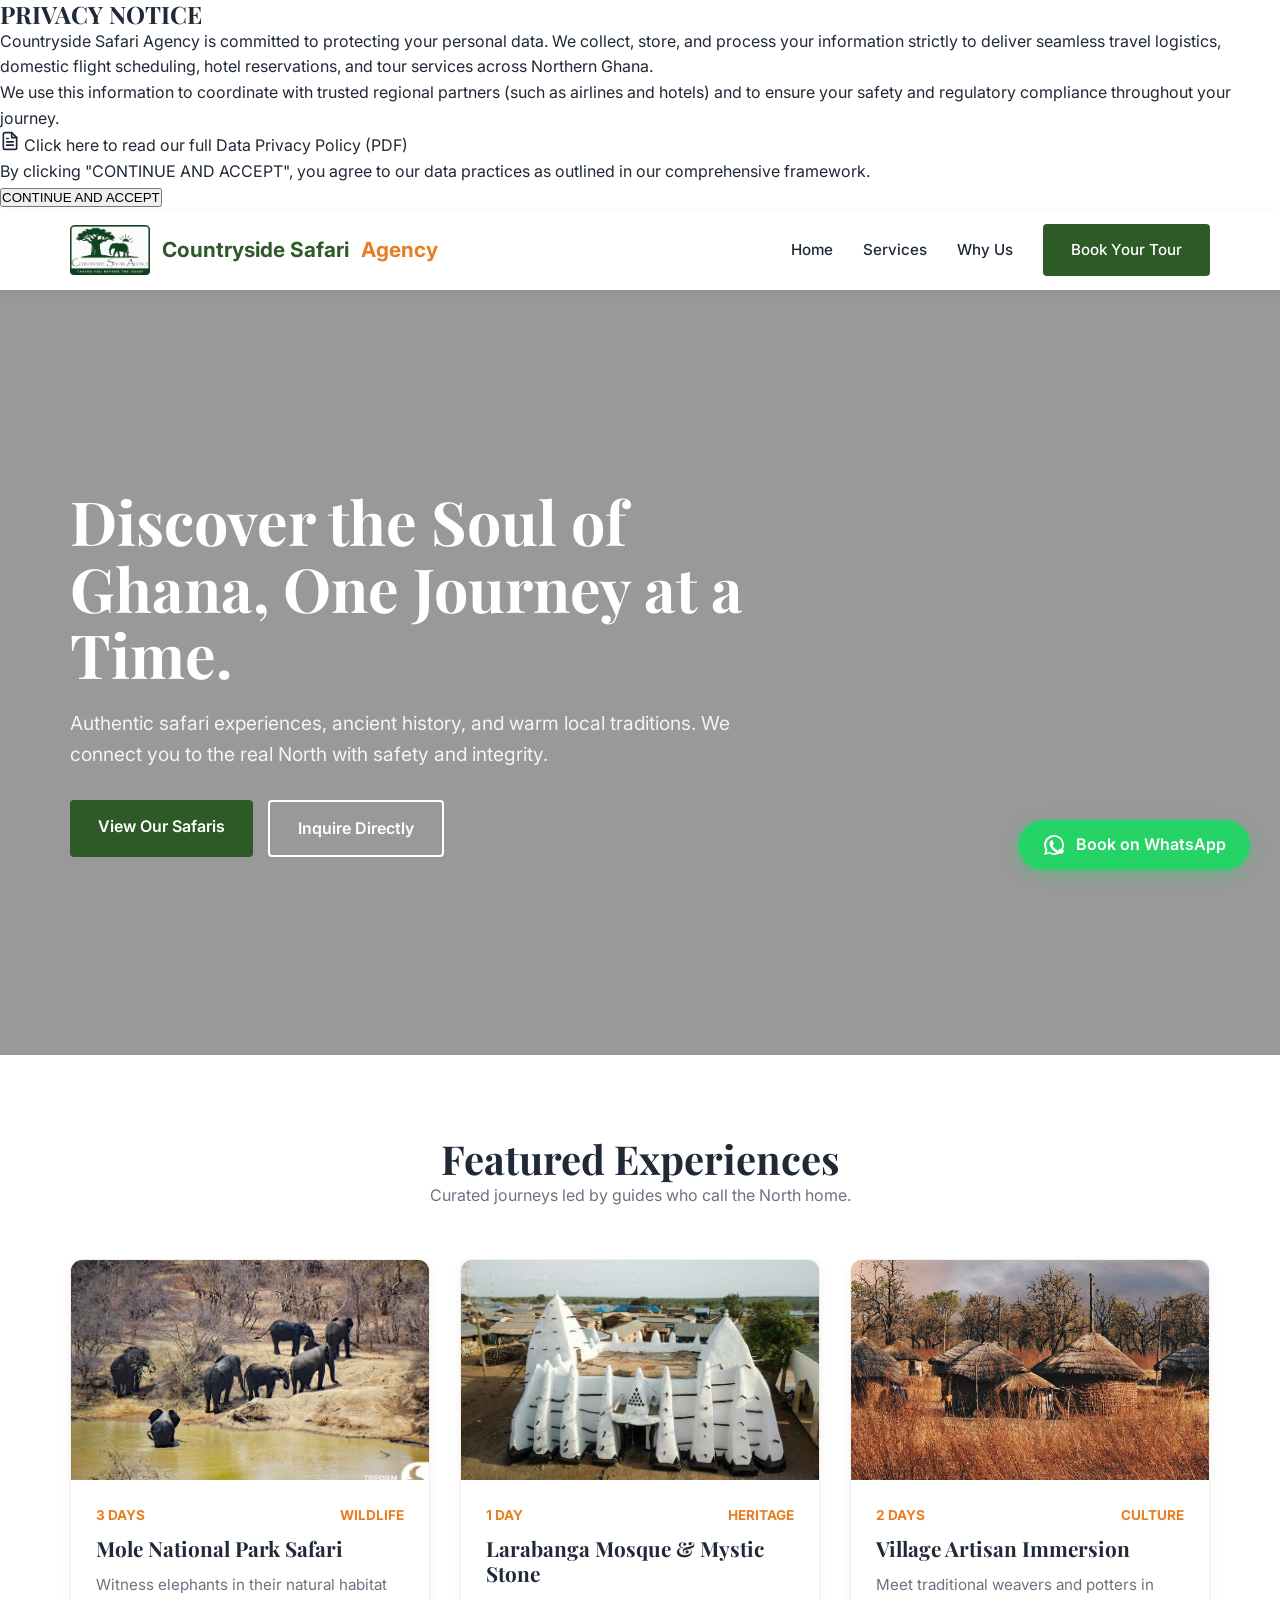
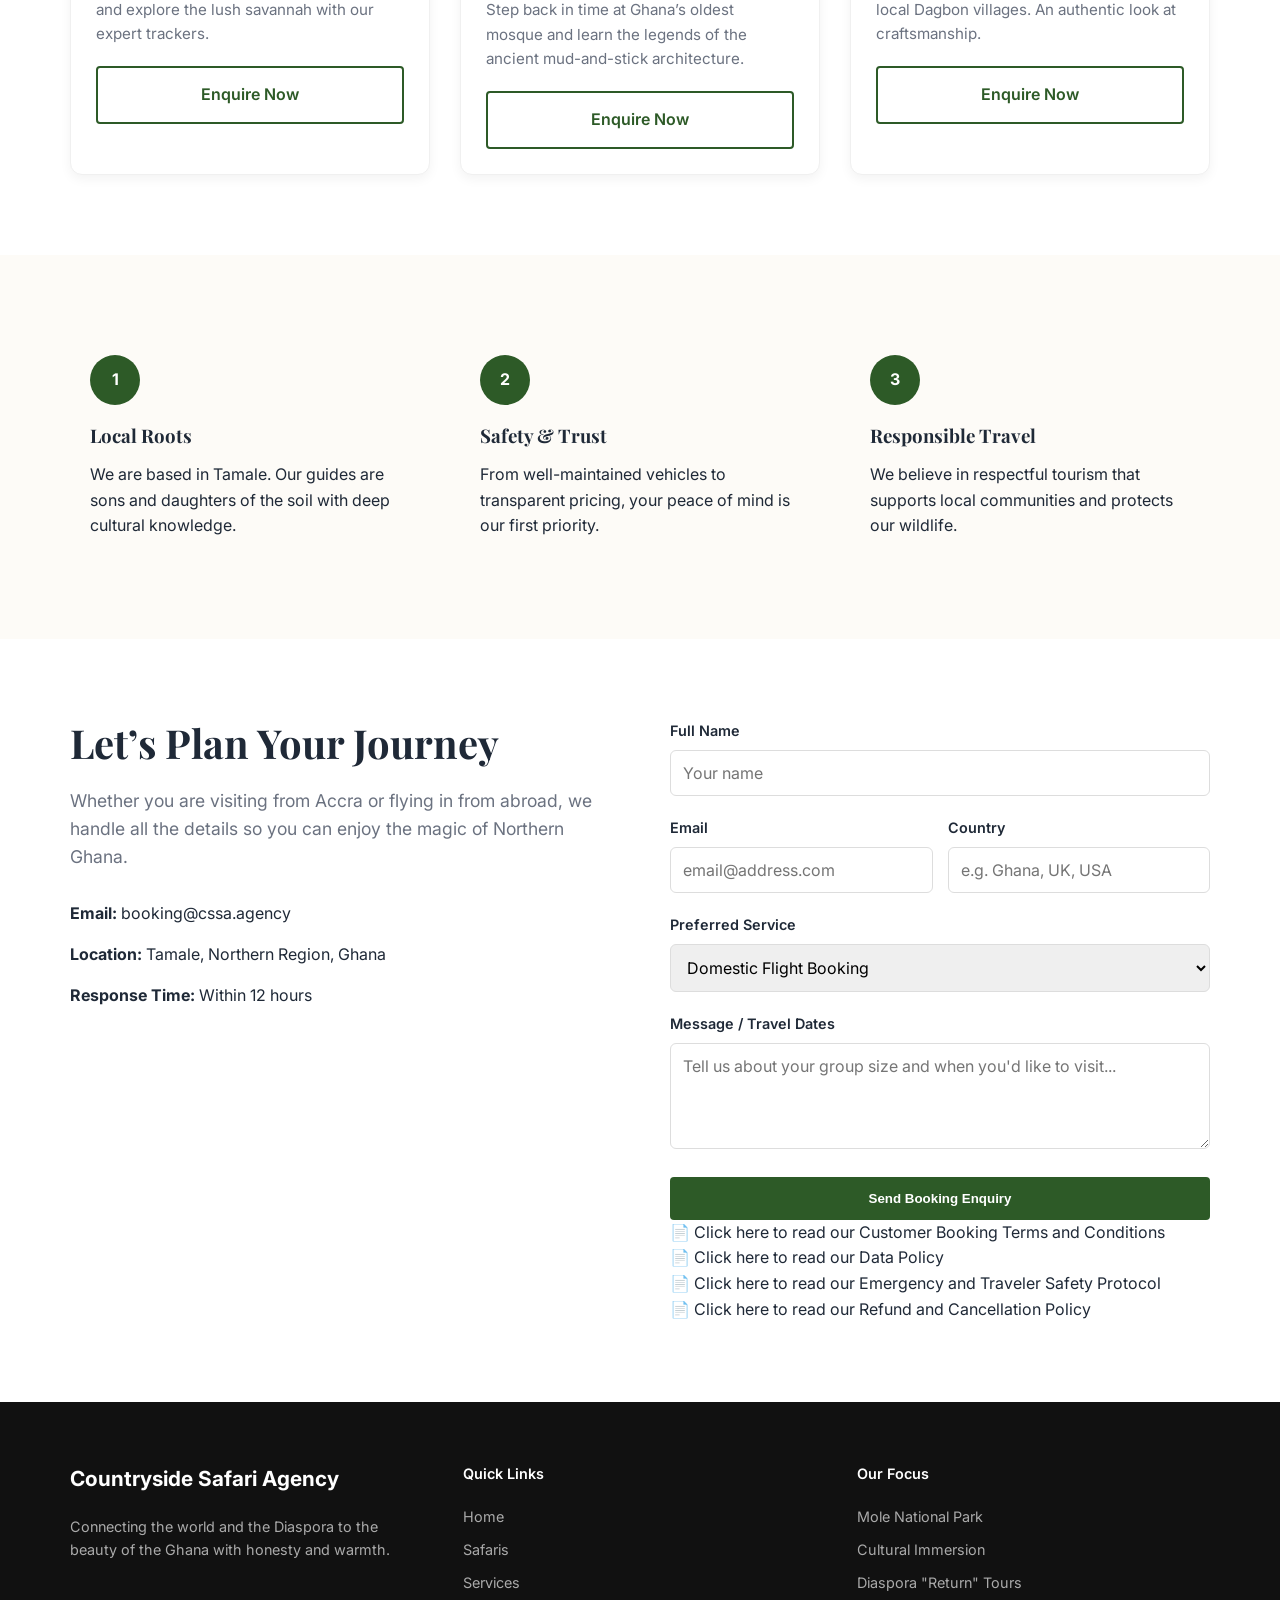
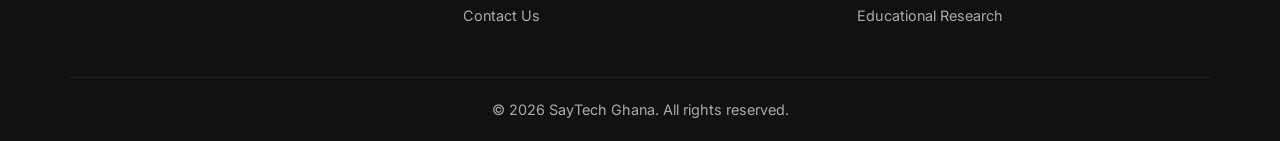
==== commit 03371a75: "Update index.html" ====
--- a/index.html
+++ b/index.html
@@ -13,40 +13,27 @@
 </head>
 <body>
 <body>
-    <div id="privacy-modal" class="modal-overlay">
+   <div id="privacy-modal" class="modal-overlay">
         <div class="modal-content">
-            <h2 style="color: var(--primary); font-size: 1.8rem;">Customer Privacy Policy</h2>
-            <p style="font-weight: bold; margin-bottom: 10px;">Effective Date: 13/02/2026</p>
-            
-            <div class="modal-scroll-area">
-                <h3>1. Introduction</h3>
-                <p>Countryside Safari Agency respects the privacy of its customers and is committed to protecting personal information collected through our website, booking platforms, phone, email, and messaging services such as WhatsApp. This Privacy Policy explains how we collect, use, store, and protect your personal data when you use our services.</p>
+            <h2>PRIVACY NOTICE</h2>
+            <div class="deloitte-divider"></div>
+            
+            <div class="modal-short-text">
+                <p>Countryside Safari Agency is committed to protecting your personal data. We collect, store, and process your information strictly to deliver seamless travel logistics, domestic flight scheduling, hotel reservations, and tour services across Northern Ghana.</p>
                 
-                <h3>2. Information We Collect</h3>
-                <p>We may collect personal information necessary to provide travel and tourism services. This includes:</p>
-                <ul>
-                    <li><strong>Personal identification:</strong> Full name, phone number, email address, passport details.</li>
-                    <li><strong>Travel info:</strong> Flight details, hotel reservations, itineraries, car rentals.</li>
-                    <li><strong>Payment info:</strong> Billing details, payment confirmations.</li>
-                    <li><strong>Technical info:</strong> Website usage data, device information, cookies.</li>
-                </ul>
-
-                <h3>3. How We Use Your Information</h3>
-                <p>Your information is used only for legitimate business purposes, including processing bookings, coordinating with airlines/hotels, communicating updates, providing emergency assistance, and complying with regulations. Countryside Safari Agency does not sell or rent customer personal data to third parties.</p>
-
-                <h3>4. Sharing Your Information</h3>
-                <p>We may share necessary information with trusted partners only when required to deliver travel services (e.g., Airlines, Hotels, Tour Guides, Payment Processors).</p>
-
-                <h3>5. Data Security & Retention</h3>
-                <p>We implement secure booking platforms and restricted access to protect your personal information. We retain personal data only for as long as necessary to provide services and meet legal requirements.</p>
-
-                <h3>6. Your Rights & Contact</h3>
-                <p>You have the right to request access, correction, or deletion of your data. For questions, contact: <br><strong>Email:</strong> booking@cssa.agency <br><strong>Phone:</strong> +233 (0)50 231 6731</p>
+                <p>We use this information to coordinate with trusted regional partners (such as airlines and hotels) and to ensure your safety and regulatory compliance throughout your journey.</p>
                 
-                <p style="margin-top: 15px; font-style: italic;">By using our services, you acknowledge that you have read and understood this Privacy Policy.</p>
-            </div>
-            
-            <button id="continue-btn" class="btn btn-primary" style="width: 100%; margin-top: 20px; font-size: 1.1rem;">Continue to Website</button>
+                <div class="modal-pdf-link-container">
+                    <a href="Data%20privacy%20policy%20-%20for%20website.pdf" target="_blank" class="modal-pdf-link">
+                        <svg width="20" height="20" viewBox="0 0 24 24" fill="none" stroke="currentColor" stroke-width="2" stroke-linecap="round" stroke-linejoin="round"><path d="M14 2H6a2 2 0 0 0-2 2v16a2 2 0 0 0 2 2h12a2 2 0 0 0 2-2V8z"></path><polyline points="14 2 14 8 20 8"></polyline><line x1="16" y1="13" x2="8" y2="13"></line><line x1="16" y1="17" x2="8" y2="17"></line><polyline points="10 9 9 9 8 9"></polyline></svg>
+                        Click here to read our full Data Privacy Policy (PDF)
+                    </a>
+                </div>
+                
+                <p class="consent-text">By clicking "CONTINUE AND ACCEPT", you agree to our data practices as outlined in our comprehensive framework.</p>
+            </div>
+            
+            <button id="continue-btn">CONTINUE AND ACCEPT</button>
         </div>
     </div>
     <header>
@@ -293,6 +280,25 @@
                     alert("Error! Something went wrong. Please check your internet or contact us via WhatsApp.");
                 });
         });
+        // --- 3. PRIVACY POLICY MODAL LOGIC ---
+        const privacyModal = document.getElementById('privacy-modal');
+        const continueBtn = document.getElementById('continue-btn');
+
+        // Check if the user has already accepted the policy
+        window.addEventListener('load', () => {
+            if(!localStorage.getItem('privacyAccepted')) {
+                privacyModal.style.display = 'flex'; // Show modal
+                document.body.style.overflow = 'hidden'; // Stop background scrolling
+            }
+        });
+
+        // Close modal when they click continue
+        continueBtn.addEventListener('click', () => {
+            privacyModal.style.display = 'none'; // Hide modal
+            document.body.style.overflow = 'auto'; // Restore scrolling
+            localStorage.setItem('privacyAccepted', 'true'); // Remember their choice
+        });
     </script>
+    
 </body>
 </html>
--- a/style.css
+++ b/style.css
@@ -172,57 +172,111 @@
 
    /* --- PRIVACY MODAL STYLES --- */
 .modal-overlay {
-    display: none; /* Hidden by default, shown by JavaScript */
+    display: none; 
     position: fixed;
-    top: 0;
-    left: 0;
-    width: 100%;
+    top: 0; 
+    left: 0; 
+    width: 100%; 
     height: 100%;
-    background: rgba(0, 0, 0, 0.6);
+    /* A darker, solid overlay to block out the background completely */
+    background: rgba(0, 0, 0, 0.85); 
     z-index: 2000;
     justify-content: center;
     align-items: center;
     padding: 20px;
-    backdrop-filter: blur(4px);
-}
+}
+
 .modal-content {
-    background: var(--white);
+    background: #ffffff;
     width: 100%;
-    max-width: 650px;
-    border-radius: 12px;
-    padding: 30px;
-    box-shadow: 0 15px 30px rgba(0,0,0,0.2);
+    max-width: 700px;
+    border-radius: 0px; /* Sharp, corporate edges */
+    border-top: 6px solid var(--primary); /* Signature green top accent line */
+    padding: 40px;
+    box-shadow: 0 20px 40px rgba(0,0,0,0.4);
     display: flex;
     flex-direction: column;
-    max-height: 85vh; /* Prevents it from going off-screen on small phones */
-}
+    max-height: 85vh;
+}
+
+/* Modal Typography Update */
+.modal-content h2 {
+    color: #000000;
+    font-family: 'Inter', sans-serif;
+    font-weight: 700;
+    font-size: 2rem;
+    margin-bottom: 5px;
+}
+
 .modal-scroll-area {
     overflow-y: auto;
-    margin-top: 15px;
-    padding-right: 15px;
-    font-size: 0.9rem;
-    color: var(--text-muted);
-}
-.modal-scroll-area h3 { color: var(--dark); margin: 20px 0 8px; font-size: 1.1rem; }
-.modal-scroll-area ul { margin-left: 20px; margin-bottom: 15px; list-style-type: disc; }
-.modal-scroll-area li { margin-bottom: 5px; }
-
-/* --- PDF DOCUMENT LINKS --- */
+    margin-top: 20px;
+    padding-right: 20px;
+    font-size: 0.95rem;
+    color: #333333;
+    line-height: 1.7;
+    border-bottom: 1px solid #e0e0e0;
+    padding-bottom: 20px;
+}
+
+/* Corporate Uppercase Subheadings */
+.modal-scroll-area h3 {
+    color: #000000;
+    margin: 25px 0 10px;
+    font-size: 0.95rem;
+    text-transform: uppercase;
+    letter-spacing: 0.8px;
+    font-weight: 700;
+}
+
+.modal-scroll-area ul {
+    margin-left: 20px;
+    margin-bottom: 15px;
+}
+
+.modal-scroll-area li {
+    margin-bottom: 8px;
+}
+
+/* --- THE STRICTLY GREEN BUTTON --- */
+#continue-btn {
+    background-color: var(--primary) !important; /* Forces the button to be your Savannah Green */
+    color: #ffffff !important;
+    border: none;
+    border-radius: 0px; /* Sharp edges to match the modal */
+    width: 100%;
+    margin-top: 20px;
+    padding: 18px;
+    font-size: 1.05rem;
+    font-weight: 700;
+    text-transform: uppercase;
+    letter-spacing: 1.5px;
+    cursor: pointer;
+    transition: background-color 0.3s ease;
+}
+
+#continue-btn:hover {
+    background-color: #1a3617 !important; /* A darker, richer green when hovered */
+}
+
+/* --- PDF DOCUMENT LINKS (Updated to match) --- */
 .policy-links {
     margin-top: 35px;
     padding-top: 20px;
     border-top: 1px solid #eee;
 }
-.policy-links p { margin-bottom: 10px; }
+.policy-links p { margin-bottom: 12px; }
 .policy-links a {
-    color: var(--primary);
+    color: #000000; /* Black links for high contrast */
     text-decoration: none;
     font-size: 0.95rem;
     font-weight: 600;
     display: flex;
     align-items: center;
-    gap: 8px;
+    gap: 10px;
     transition: var(--transition);
 }
-.policy-links a:hover { color: var(--accent); text-decoration: underline; }
-}
+.policy-links a:hover { 
+    color: var(--primary); /* Turns green when hovered */
+    text-decoration: underline; 
+}
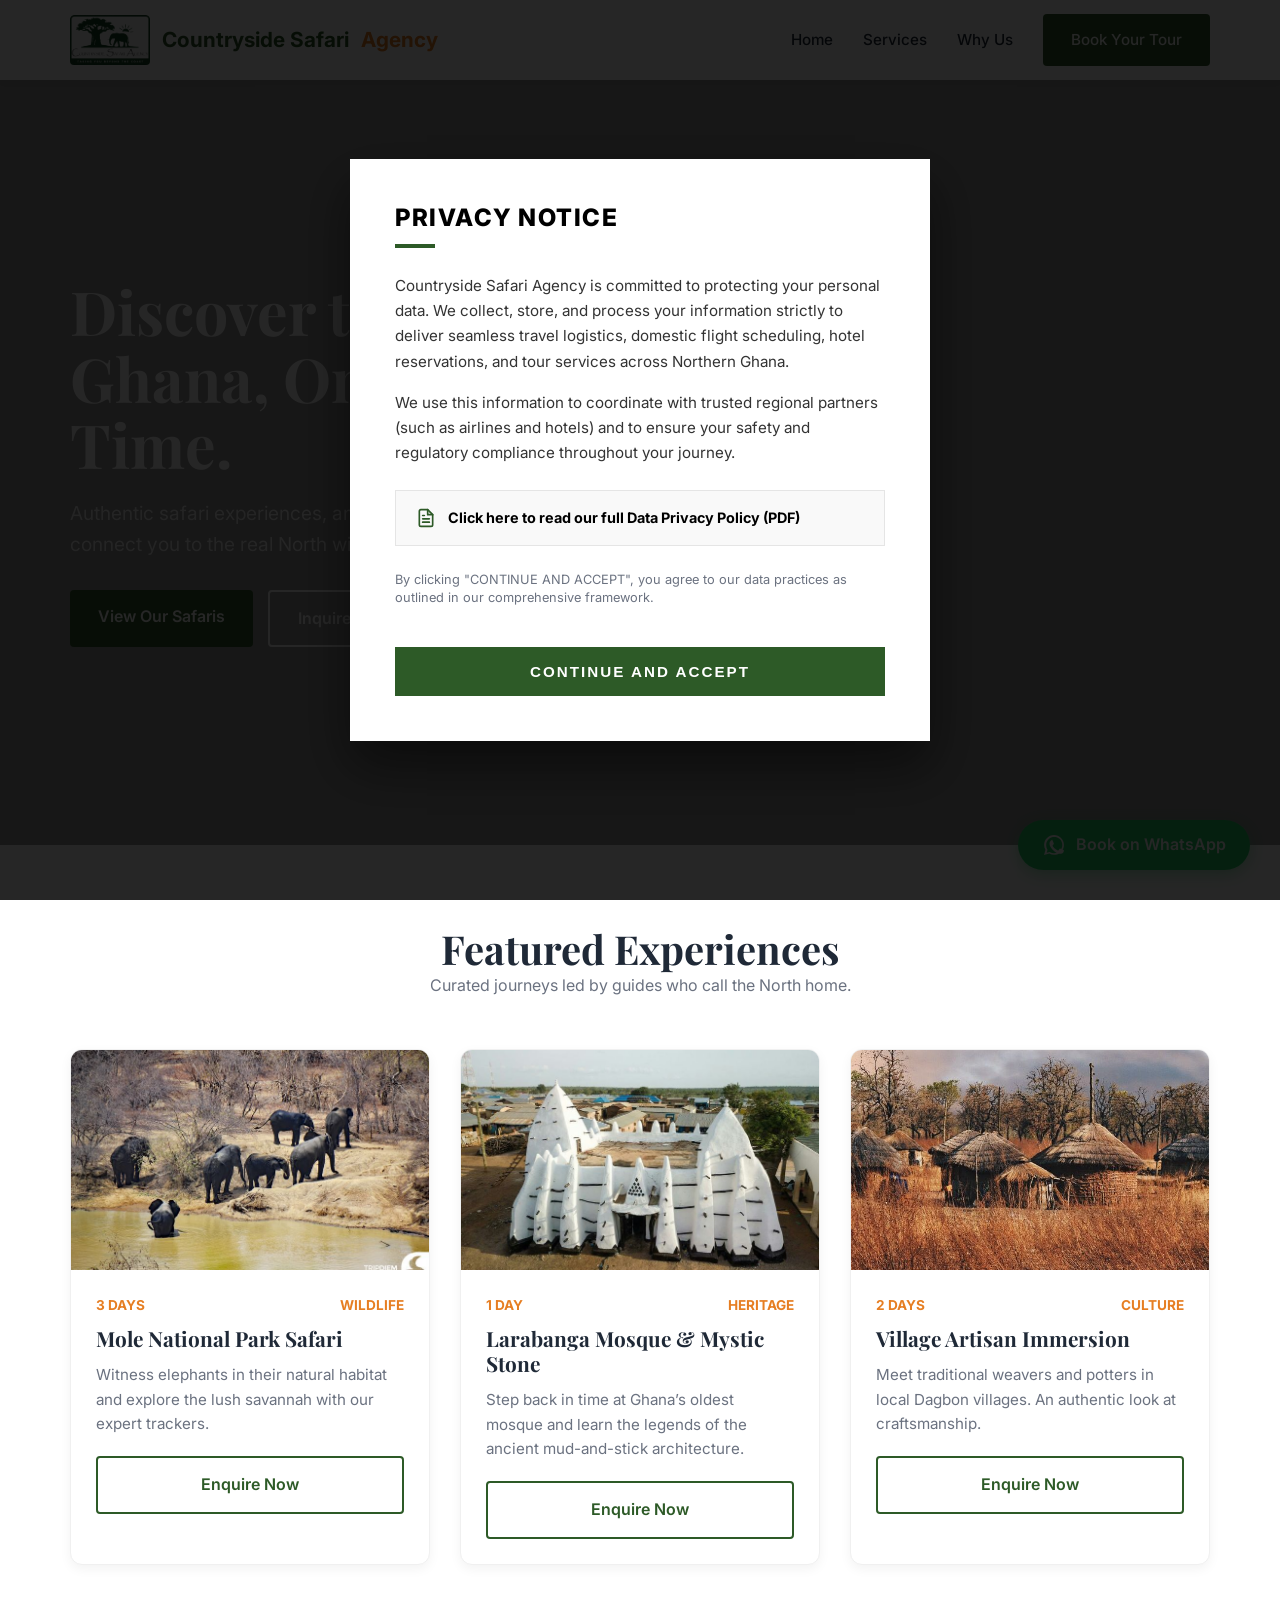
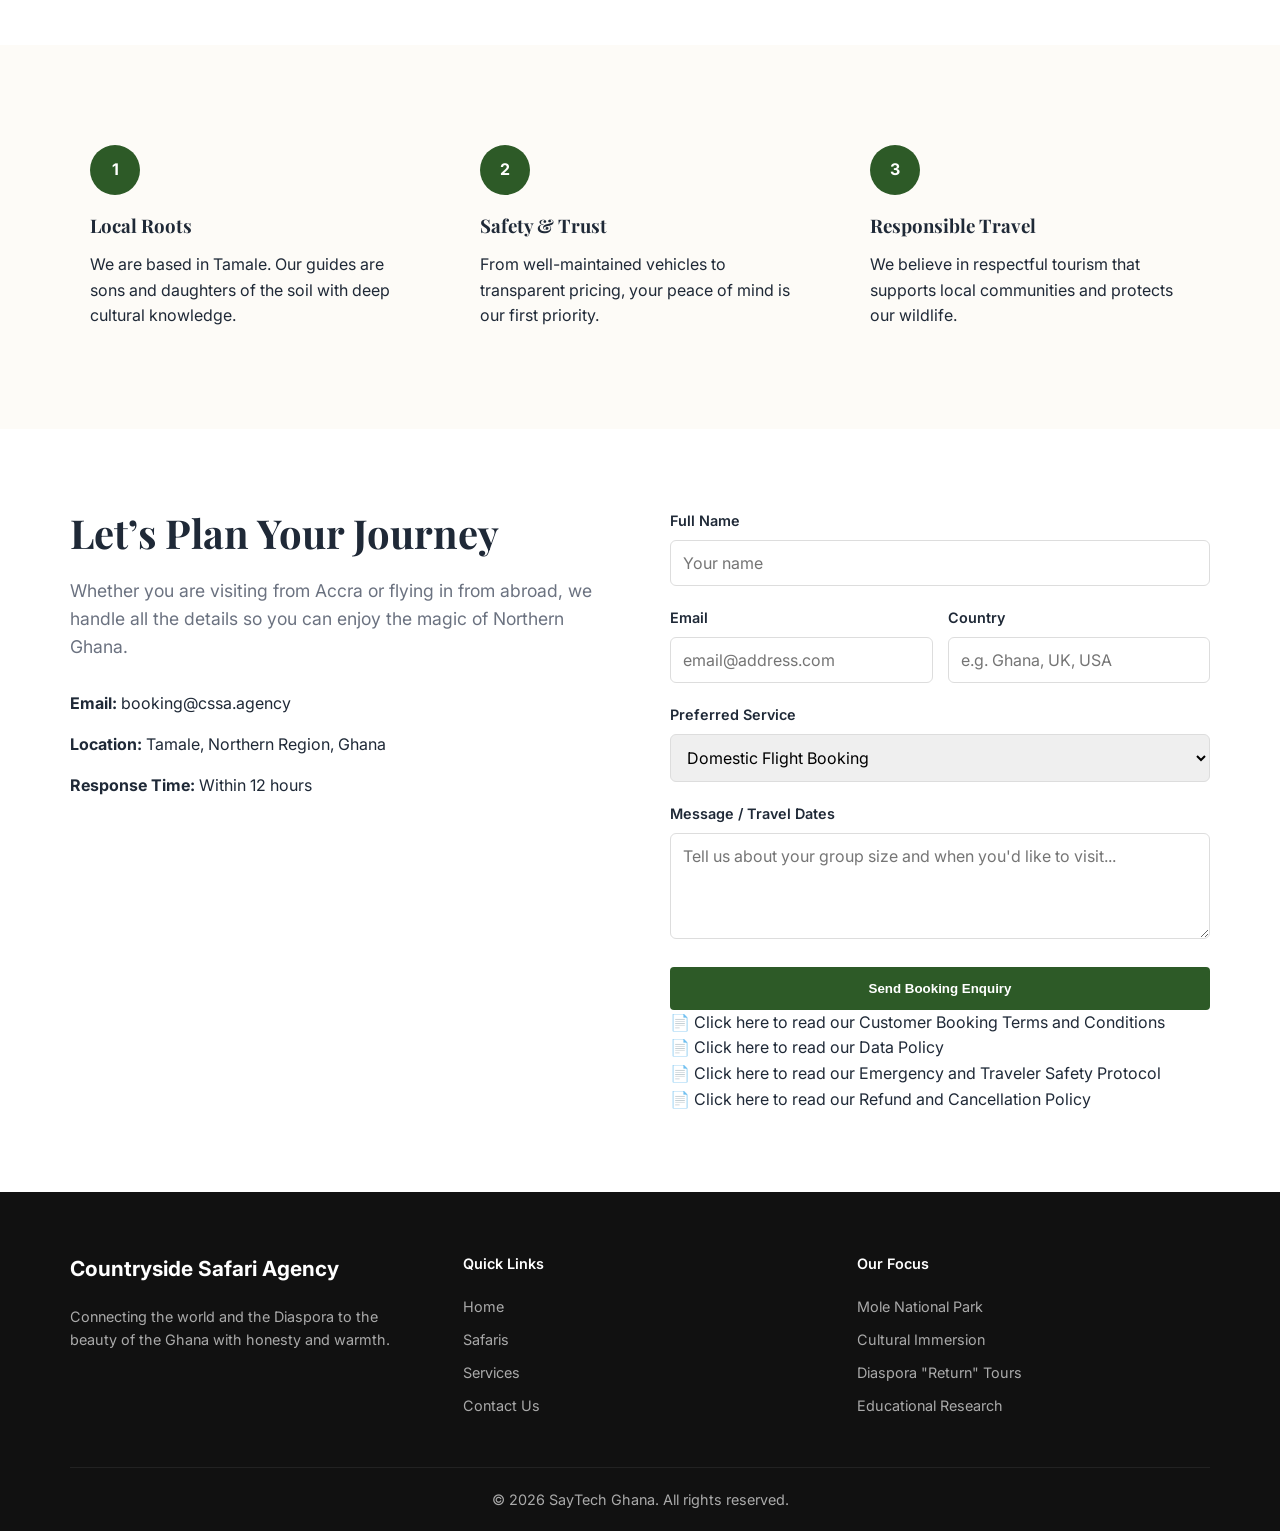
==== commit 863ca3aa: "Update index.html" ====
--- a/index.html
+++ b/index.html
@@ -228,7 +228,7 @@
         </div>
     </footer>
 
-    <a href="https://wa.me/233248780352" class="whatsapp-float" target="_blank">
+    <a href="https://wa.me/233502316731" class="whatsapp-float" target="_blank">
         <svg style="width:24px;height:24px" viewBox="0 0 24 24"><path fill="currentColor" d="M12.04 2C6.58 2 2.13 6.45 2.13 11.91C2.13 13.66 2.59 15.36 3.45 16.86L2.05 22L7.3 20.62C8.75 21.41 10.38 21.83 12.04 21.83C17.5 21.83 21.95 17.38 21.95 11.92C21.95 9.27 20.92 6.78 19.05 4.91C17.18 3.03 14.69 2 12.04 2M12.05 3.67C14.25 3.67 16.31 4.53 17.87 6.09C19.42 7.65 20.28 9.72 20.28 11.92C20.28 16.46 16.58 20.15 12.04 20.15C10.66 20.15 9.3 19.81 8.1 19.14L7.81 18.98L4.69 19.8L5.52 16.72L5.34 16.44C4.6 15.27 4.21 13.92 4.21 12.54C4.21 12.33 4.21 12.12 4.22 11.91C4.22 7.37 7.92 3.67 12.45 3.67M9.75 7.37C9.46 7.37 9.06 7.46 8.73 7.84C8.4 8.22 7.5 9.07 7.5 10.82C7.5 12.56 8.78 14.24 8.95 14.47C9.13 14.71 11.42 18.3 14.96 19.82C15.8 20.19 16.45 20.41 16.95 20.57C17.8 20.84 18.57 20.8 19.18 20.71C19.87 20.61 21.3 19.85 21.6 19.01C21.9 18.17 21.9 17.45 21.81 17.3C21.72 17.15 21.49 17.06 21.12 16.87C20.74 16.68 18.89 15.78 18.54 15.65C18.2 15.53 17.96 15.47 17.71 15.84C17.46 16.22 16.76 17.06 16.55 17.3C16.34 17.54 16.13 17.57 15.75 17.39C15.38 17.2 14.18 16.81 12.77 15.55C11.66 14.56 10.91 13.34 10.7 12.96C10.47 12.58 10.67 12.38 10.86 12.19C11.03 12.03 11.23 11.77 11.42 11.55C11.61 11.33 11.67 11.17 11.8 10.92C11.92 10.67 11.86 10.45 11.77 10.26C11.67 10.07 10.91 8.23 10.6 7.47C10.3 6.74 10 6.84 9.75 6.84L9.75 7.37Z"/></svg>
         <span>Book on WhatsApp</span>
     </a>
--- a/style.css
+++ b/style.css
@@ -169,8 +169,9 @@
     .contact-container { grid-template-columns: 1fr; gap: 40px; }
     .hero-cta { flex-direction: column; }
     .section { padding: 60px 0; }
-
-   /* --- PRIVACY MODAL STYLES --- */
+} /* <-- FIXED CLOSING MEDIA QUERY BRACKET HERE */
+
+/* --- PRIVACY MODAL STYLES (Moved out to Global Level) --- */
 .modal-overlay {
     display: none; 
     position: fixed;
@@ -178,8 +179,7 @@
     left: 0; 
     width: 100%; 
     height: 100%;
-    /* A darker, solid overlay to block out the background completely */
-    background: rgba(0, 0, 0, 0.85); 
+    background: rgba(0, 0, 0, 0.85); /* Dark solid screen focus */
     z-index: 2000;
     justify-content: center;
     align-items: center;
@@ -189,94 +189,93 @@
 .modal-content {
     background: #ffffff;
     width: 100%;
-    max-width: 700px;
-    border-radius: 0px; /* Sharp, corporate edges */
-    border-top: 6px solid var(--primary); /* Signature green top accent line */
-    padding: 40px;
-    box-shadow: 0 20px 40px rgba(0,0,0,0.4);
+    max-width: 580px; /* Slimmer, elegant profile layout */
+    border-radius: 0px; /* Sharp corporate edges */
+    padding: 45px;
+    box-shadow: 0 25px 50px rgba(0,0,0,0.5);
     display: flex;
     flex-direction: column;
-    max-height: 85vh;
-}
-
-/* Modal Typography Update */
+}
+
+/* Style Typography */
 .modal-content h2 {
     color: #000000;
     font-family: 'Inter', sans-serif;
-    font-weight: 700;
-    font-size: 2rem;
-    margin-bottom: 5px;
-}
-
-.modal-scroll-area {
-    overflow-y: auto;
-    margin-top: 20px;
-    padding-right: 20px;
+    font-weight: 800;
+    font-size: 1.5rem;
+    letter-spacing: 1.5px;
+    margin-bottom: 12px;
+}
+
+/* Accent Line under Heading */
+.deloitte-divider {
+    width: 40px;
+    height: 4px;
+    background-color: var(--primary); /* Signature green line */
+    margin-bottom: 25px;
+}
+
+.modal-short-text {
     font-size: 0.95rem;
     color: #333333;
-    line-height: 1.7;
-    border-bottom: 1px solid #e0e0e0;
-    padding-bottom: 20px;
-}
-
-/* Corporate Uppercase Subheadings */
-.modal-scroll-area h3 {
-    color: #000000;
-    margin: 25px 0 10px;
-    font-size: 0.95rem;
-    text-transform: uppercase;
-    letter-spacing: 0.8px;
+    line-height: 1.65;
+}
+
+.modal-short-text p {
+    margin-bottom: 16px;
+}
+
+/* Clean Document Attachment UI Box */
+.modal-pdf-link-container {
+    background-color: #f9f9f9;
+    border: 1px solid #e5e5e5;
+    padding: 15px 20px;
+    margin: 25px 0;
+}
+
+.modal-pdf-link {
+    color: #000000 !important;
     font-weight: 700;
-}
-
-.modal-scroll-area ul {
-    margin-left: 20px;
-    margin-bottom: 15px;
-}
-
-.modal-scroll-area li {
-    margin-bottom: 8px;
-}
-
-/* --- THE STRICTLY GREEN BUTTON --- */
+    text-decoration: none;
+    display: flex;
+    align-items: center;
+    gap: 12px;
+    font-size: 0.9rem;
+    transition: var(--transition);
+}
+
+.modal-pdf-link svg {
+    color: var(--primary); /* Icon is green */
+}
+
+.modal-pdf-link:hover {
+    color: var(--primary) !important;
+    text-decoration: underline;
+}
+
+.consent-text {
+    font-size: 0.8rem;
+    color: var(--text-muted);
+    line-height: 1.4;
+}
+
+/* THE STRICTLY GREEN BUTTON */
 #continue-btn {
-    background-color: var(--primary) !important; /* Forces the button to be your Savannah Green */
+    background-color: var(--primary) !important; /* Savannah Green */
     color: #ffffff !important;
     border: none;
-    border-radius: 0px; /* Sharp edges to match the modal */
+    border-radius: 0px; /* Sharp edges */
     width: 100%;
-    margin-top: 20px;
-    padding: 18px;
-    font-size: 1.05rem;
+    margin-top: 25px;
+    padding: 16px;
+    font-size: 0.95rem;
     font-weight: 700;
     text-transform: uppercase;
-    letter-spacing: 1.5px;
+    letter-spacing: 2px;
     cursor: pointer;
-    transition: background-color 0.3s ease;
+    transition: background-color 0.2s ease;
 }
 
 #continue-btn:hover {
-    background-color: #1a3617 !important; /* A darker, richer green when hovered */
-}
-
-/* --- PDF DOCUMENT LINKS (Updated to match) --- */
-.policy-links {
-    margin-top: 35px;
-    padding-top: 20px;
-    border-top: 1px solid #eee;
-}
-.policy-links p { margin-bottom: 12px; }
-.policy-links a {
-    color: #000000; /* Black links for high contrast */
-    text-decoration: none;
-    font-size: 0.95rem;
-    font-weight: 600;
-    display: flex;
-    align-items: center;
-    gap: 10px;
-    transition: var(--transition);
-}
-.policy-links a:hover { 
-    color: var(--primary); /* Turns green when hovered */
-    text-decoration: underline; 
-}
+    background-color: #1a3617 !important; /* Premium deep dark green on hover */
+}
